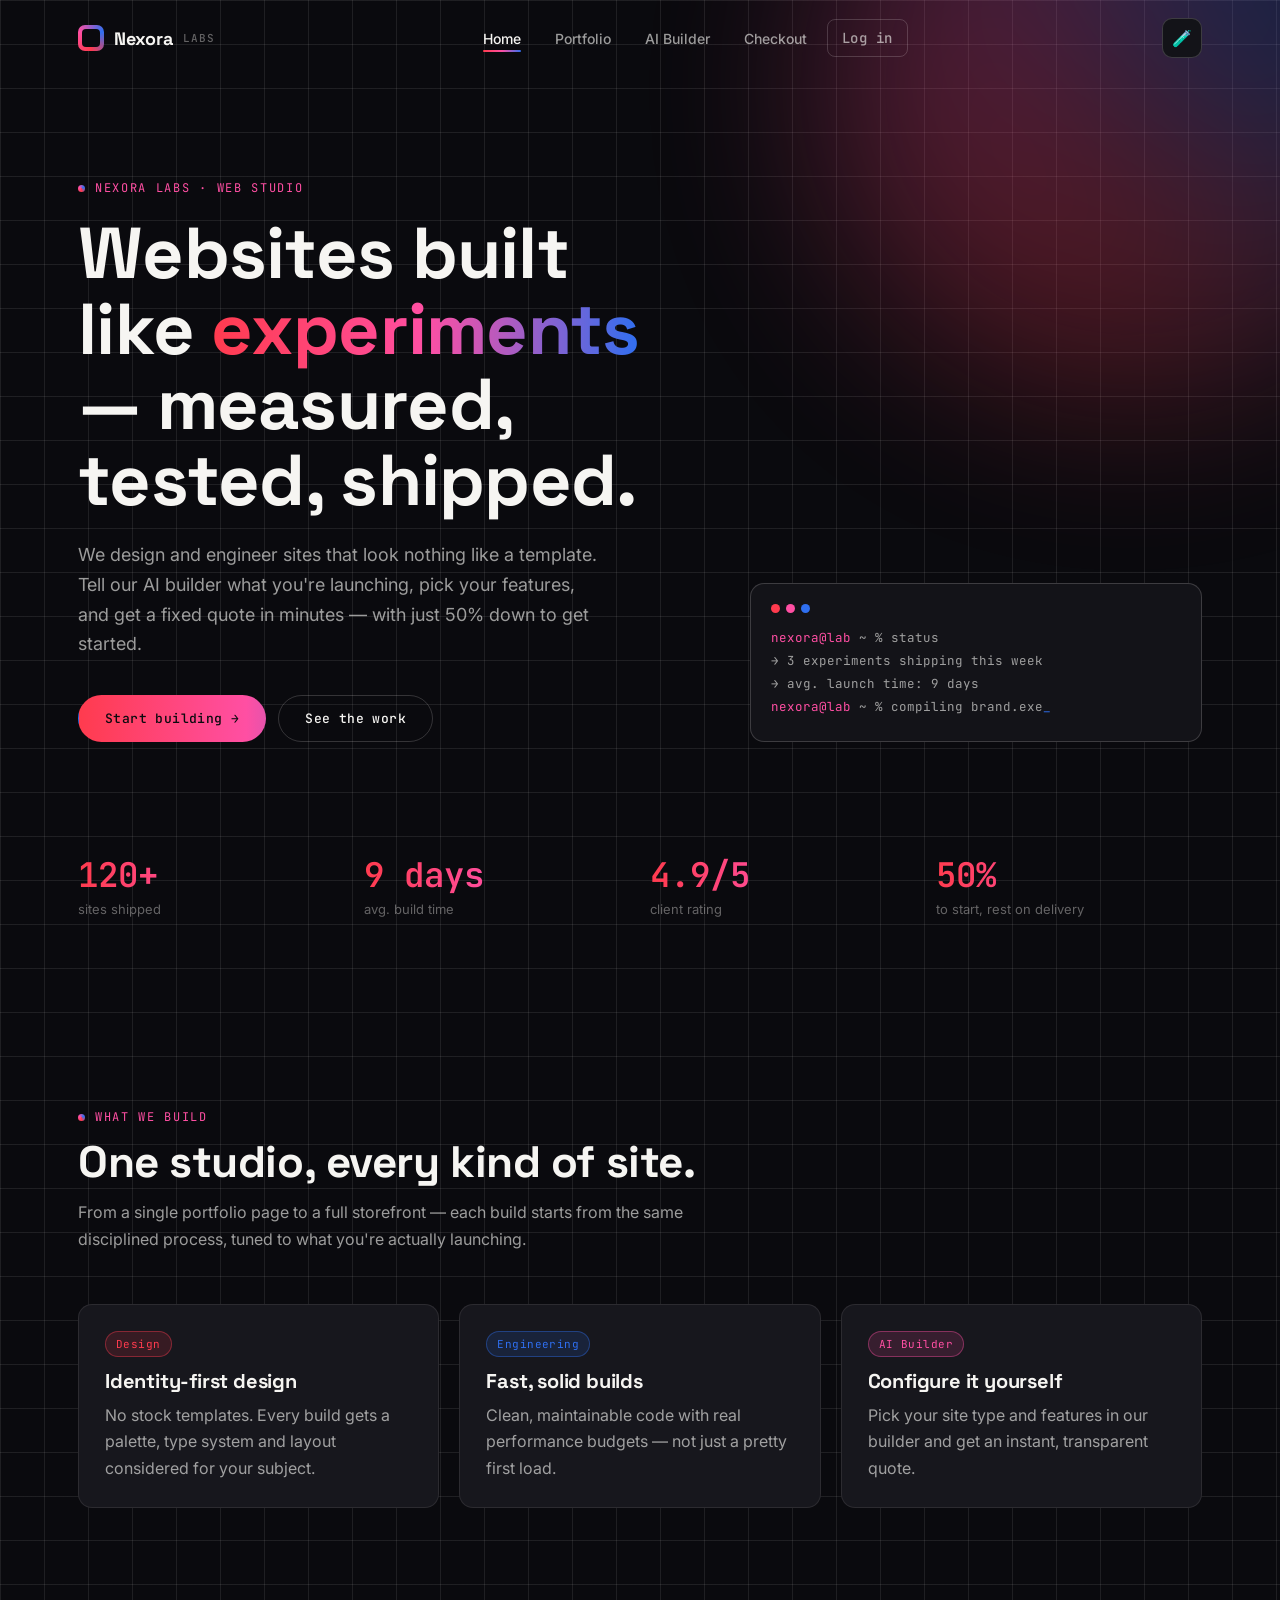
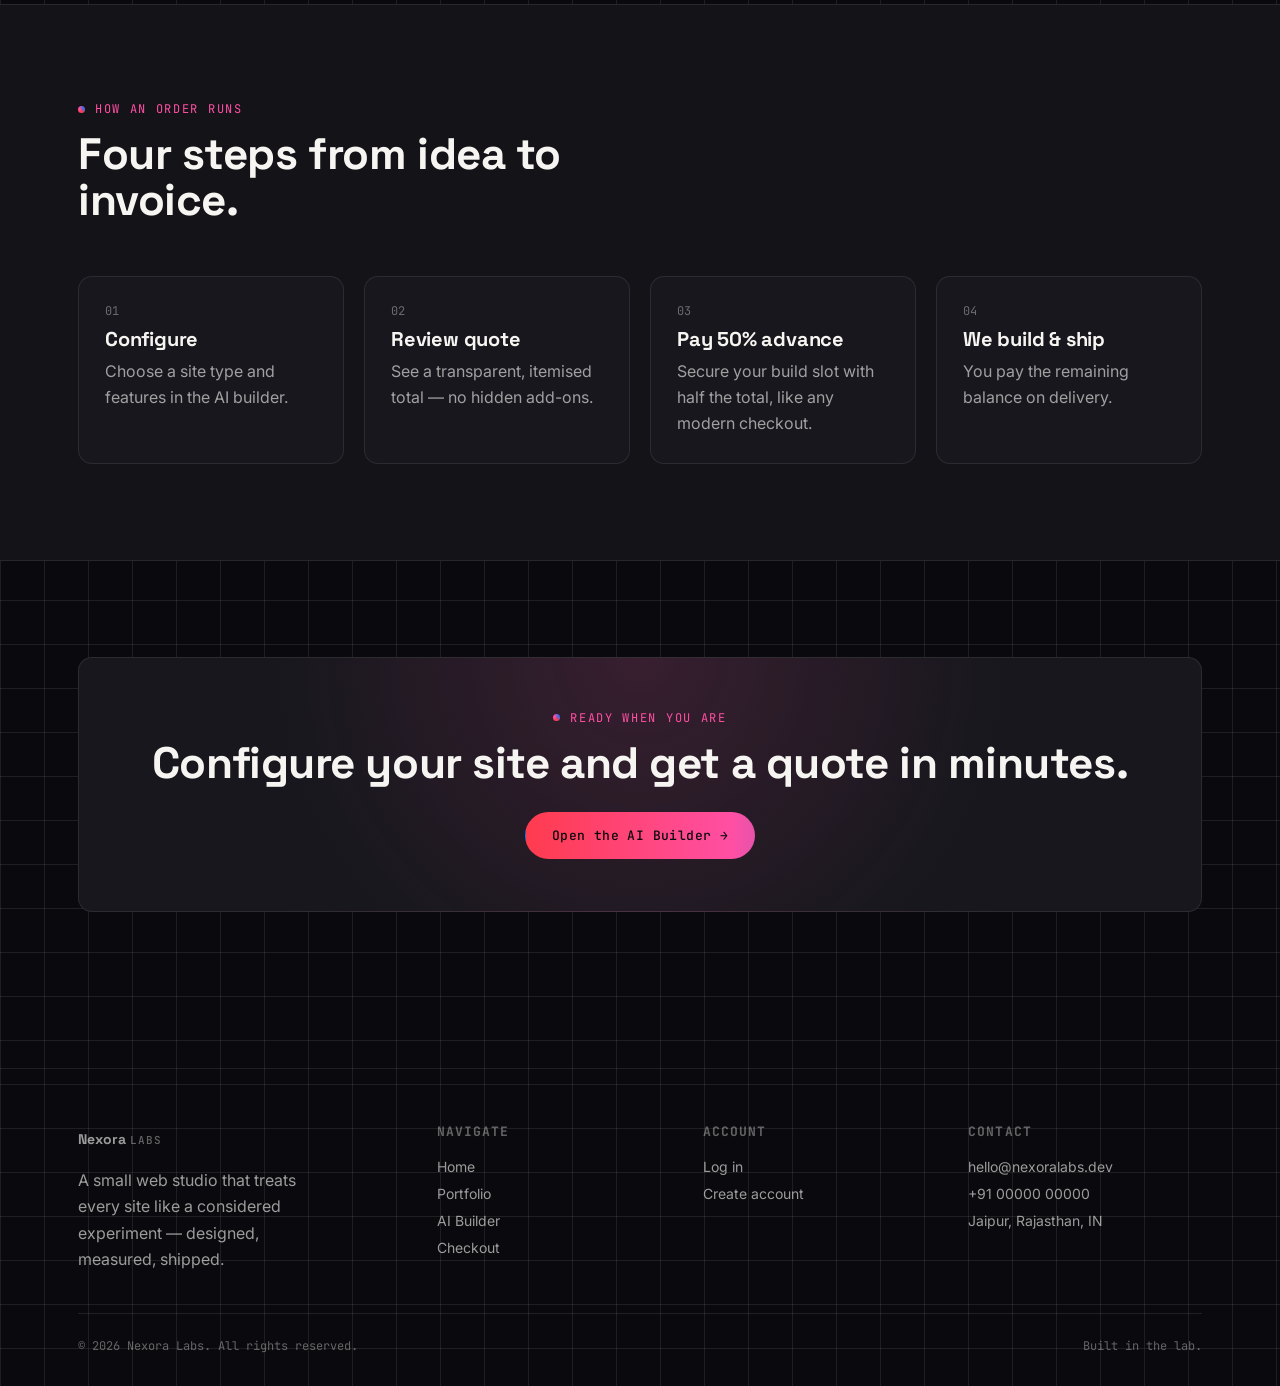
==== index.html @ 0ca65bdd "Initial commit - Nexora Labs website" ====
<!doctype html>
<html lang="en">
<head>
<meta charset="UTF-8">
<meta name="viewport" content="width=device-width, initial-scale=1.0">
<title>Nexora Labs — Websites, engineered.</title>
<meta name="description" content="Nexora Labs designs and builds fast, distinctive websites — pick your site type and features with our AI builder and launch with a 50% advance.">
<link rel="preconnect" href="https://fonts.googleapis.com">
<link rel="stylesheet" href="css/style.css">
</head>
<body>

<nav class="nav">
  <div class="nav-inner">
    <a href="index.html" class="brand"><span class="brand-mark"></span>Nexora <small>LABS</small></a>
    <ul class="nav-links">
      <li><a href="index.html" data-nav="index.html" class="active">Home</a></li>
      <li><a href="portfolio.html" data-nav="portfolio.html">Portfolio</a></li>
      <li><a href="builder.html" data-nav="builder.html">AI Builder</a></li>
      <li><a href="checkout.html" data-nav="checkout.html">Checkout</a></li>
      <li data-auth-slot><a href="login.html" class="btn btn-outline btn-sm">Log in</a></li>
    </ul>
    <div class="nav-actions">
      <a href="checkout.html" class="cart-btn" aria-label="View cart">
        🧪
        <span class="cart-count" data-cart-count style="display:none;">0</span>
      </a>
      <button class="nav-toggle btn btn-outline btn-sm" aria-label="Menu" aria-expanded="false">Menu</button>
    </div>
  </div>
</nav>

<main class="page-fade">

  <!-- HERO -->
  <header class="hero">
    <div class="orb" aria-hidden="true"></div>
    <div class="container hero-grid">
      <div>
        <div class="eyebrow">NEXORA LABS · WEB STUDIO</div>
        <h1>Websites built like <em>experiments</em> — measured, tested, shipped.</h1>
        <p class="lede">We design and engineer sites that look nothing like a template. Tell our AI builder what you're launching, pick your features, and get a fixed quote in minutes — with just 50% down to get started.</p>
        <div class="hero-cta">
          <a href="builder.html" class="btn btn-grad">Start building →</a>
          <a href="portfolio.html" class="btn btn-outline">See the work</a>
        </div>
      </div>
      <div class="console" aria-hidden="true">
        <div class="console-head"><span></span><span></span><span></span></div>
        <div class="console-line"><span class="prompt">nexora@lab</span> ~ % status</div>
        <div class="console-line">→ 3 experiments shipping this week</div>
        <div class="console-line">→ avg. launch time: 9 days</div>
        <div class="console-line"><span class="prompt">nexora@lab</span> ~ % <span class="typecursor" data-type-lines='["compiling brand.exe","optimising for humans","shipping pixels.js","measuring first impressions"]'></span></div>
      </div>
    </div>
  </header>

  <!-- STATS -->
  <section class="section" style="padding-top:0;">
    <div class="container">
      <div class="grid-4 reveal">
        <div class="stat"><div class="num">120+</div><div class="label">sites shipped</div></div>
        <div class="stat"><div class="num">9 days</div><div class="label">avg. build time</div></div>
        <div class="stat"><div class="num">4.9/5</div><div class="label">client rating</div></div>
        <div class="stat"><div class="num">50%</div><div class="label">to start, rest on delivery</div></div>
      </div>
    </div>
  </section>

  <!-- SERVICES -->
  <section class="section" id="services">
    <div class="container">
      <div class="section-head reveal">
        <div class="eyebrow">WHAT WE BUILD</div>
        <h2>One studio, every kind of site.</h2>
        <p>From a single portfolio page to a full storefront — each build starts from the same disciplined process, tuned to what you're actually launching.</p>
      </div>
      <div class="grid-3 reveal">
        <div class="card">
          <div class="tag red">Design</div>
          <h3 style="margin-top:14px;">Identity-first design</h3>
          <p style="margin-top:10px;">No stock templates. Every build gets a palette, type system and layout considered for your subject.</p>
        </div>
        <div class="card">
          <div class="tag blue">Engineering</div>
          <h3 style="margin-top:14px;">Fast, solid builds</h3>
          <p style="margin-top:10px;">Clean, maintainable code with real performance budgets — not just a pretty first load.</p>
        </div>
        <div class="card">
          <div class="tag pink">AI Builder</div>
          <h3 style="margin-top:14px;">Configure it yourself</h3>
          <p style="margin-top:10px;">Pick your site type and features in our builder and get an instant, transparent quote.</p>
        </div>
      </div>
    </div>
  </section>

  <!-- PROCESS (legitimately sequential, so numbering earns its place) -->
  <section class="section" style="background:var(--black-soft); border-top:1px solid var(--line); border-bottom:1px solid var(--line);">
    <div class="container">
      <div class="section-head reveal">
        <div class="eyebrow">HOW AN ORDER RUNS</div>
        <h2>Four steps from idea to invoice.</h2>
      </div>
      <div class="grid-4 reveal">
        <div class="card">
          <div style="font-family:var(--font-mono); color:var(--white-faint); font-size:12px;">01</div>
          <h3 style="margin-top:10px;">Configure</h3>
          <p style="margin-top:8px;">Choose a site type and features in the AI builder.</p>
        </div>
        <div class="card">
          <div style="font-family:var(--font-mono); color:var(--white-faint); font-size:12px;">02</div>
          <h3 style="margin-top:10px;">Review quote</h3>
          <p style="margin-top:8px;">See a transparent, itemised total — no hidden add-ons.</p>
        </div>
        <div class="card">
          <div style="font-family:var(--font-mono); color:var(--white-faint); font-size:12px;">03</div>
          <h3 style="margin-top:10px;">Pay 50% advance</h3>
          <p style="margin-top:8px;">Secure your build slot with half the total, like any modern checkout.</p>
        </div>
        <div class="card">
          <div style="font-family:var(--font-mono); color:var(--white-faint); font-size:12px;">04</div>
          <h3 style="margin-top:10px;">We build & ship</h3>
          <p style="margin-top:8px;">You pay the remaining balance on delivery.</p>
        </div>
      </div>
    </div>
  </section>

  <!-- CTA -->
  <section class="section">
    <div class="container">
      <div class="card reveal" style="padding:52px; text-align:center; background:radial-gradient(circle at 50% 0%, var(--pink-dim), transparent 60%), var(--black-panel);">
        <div class="eyebrow" style="justify-content:center;">READY WHEN YOU ARE</div>
        <h2 style="margin-top:14px;">Configure your site and get a quote in minutes.</h2>
        <div class="hero-cta" style="justify-content:center; margin-top:26px;">
          <a href="builder.html" class="btn btn-grad">Open the AI Builder →</a>
        </div>
      </div>
    </div>
  </section>

</main>

<footer class="footer">
  <div class="container">
    <div class="footer-grid">
      <div>
        <a href="index.html" class="brand"><span class="brand-mark"></span>Nexora <small>LABS</small></a>
        <p style="margin-top:14px; max-width:260px;">A small web studio that treats every site like a considered experiment — designed, measured, shipped.</p>
      </div>
      <div>
        <h4>Navigate</h4>
        <a href="index.html">Home</a>
        <a href="portfolio.html">Portfolio</a>
        <a href="builder.html">AI Builder</a>
        <a href="checkout.html">Checkout</a>
      </div>
      <div>
        <h4>Account</h4>
        <a href="login.html">Log in</a>
        <a href="login.html">Create account</a>
      </div>
      <div>
        <h4>Contact</h4>
        <a href="mailto:hello@nexoralabs.dev">hello@nexoralabs.dev</a>
        <a href="tel:+910000000000">+91 00000 00000</a>
        <a href="#">Jaipur, Rajasthan, IN</a>
      </div>
    </div>
    <div class="footer-bottom">
      <span>© <span id="year"></span> Nexora Labs. All rights reserved.</span>
      <span>Built in the lab.</span>
    </div>
  </div>
</footer>

<script>document.getElementById('year').textContent = new Date().getFullYear();</script>
<script src="js/cart.js"></script>
<script src="js/main.js"></script>
</body>
</html>
---- css/style.css ----
/* ============================================================
   NEXORA LABS — Design System
   Palette: black base, red/blue/pink accents, white text
   Motif: lab-console / oscilloscope framing
   ============================================================ */

@import url('https://fonts.googleapis.com/css2?family=Space+Grotesk:wght@500;600;700&family=Inter:wght@400;500;600&family=JetBrains+Mono:wght@400;500;600&display=swap');

:root{
  --black:       #0a0a0e;
  --black-soft:  #131318;
  --black-panel: #17171d;
  --line:        rgba(246,245,242,0.09);
  --line-strong: rgba(246,245,242,0.18);
  --white:       #f6f5f2;
  --white-dim:   rgba(246,245,242,0.62);
  --white-faint: rgba(246,245,242,0.38);

  --red:   #ff3b4e;
  --blue:  #2f6ff0;
  --pink:  #ff4fa3;

  --red-dim:  rgba(255,59,78,0.14);
  --blue-dim: rgba(47,111,240,0.14);
  --pink-dim: rgba(255,79,163,0.14);

  --grad-signature: conic-gradient(from 180deg, var(--red), var(--pink), var(--blue), var(--red));
  --grad-line: linear-gradient(90deg, var(--red), var(--pink) 50%, var(--blue));

  --font-display: 'Space Grotesk', system-ui, sans-serif;
  --font-body: 'Inter', system-ui, sans-serif;
  --font-mono: 'JetBrains Mono', monospace;

  --radius: 14px;
  --radius-sm: 8px;
  --ease: cubic-bezier(.22,1,.36,1);
}

*,*::before,*::after{ box-sizing:border-box; }
html{ scroll-behavior:smooth; }
body{
  margin:0;
  background:
    linear-gradient(var(--line) 1px, transparent 1px) 0 0/44px 44px,
    linear-gradient(90deg, var(--line) 1px, transparent 1px) 0 0/44px 44px,
    var(--black);
  color:var(--white);
  font-family:var(--font-body);
  -webkit-font-smoothing:antialiased;
  overflow-x:hidden;
}
@media (prefers-reduced-motion: reduce){
  *{ animation-duration:0.01ms !important; animation-iteration-count:1 !important; transition-duration:0.01ms !important; scroll-behavior:auto !important; }
}

a{ color:inherit; text-decoration:none; }
ul{ list-style:none; margin:0; padding:0; }
img{ max-width:100%; display:block; }
button{ font-family:inherit; }

:focus-visible{
  outline: 2px solid var(--pink);
  outline-offset: 3px;
  border-radius: 4px;
}

.container{
  width:100%;
  max-width:1180px;
  margin:0 auto;
  padding:0 28px;
}

.eyebrow{
  font-family:var(--font-mono);
  font-size:12px;
  letter-spacing:.14em;
  text-transform:uppercase;
  color:var(--pink);
  display:flex;
  align-items:center;
  gap:10px;
}
.eyebrow::before{
  content:"";
  width:7px; height:7px;
  border-radius:50%;
  background:var(--grad-signature);
  animation: pulse-dot 2.2s ease-in-out infinite;
}
@keyframes pulse-dot{ 0%,100%{ opacity:.5; transform:scale(.85);} 50%{ opacity:1; transform:scale(1.15);} }

h1,h2,h3,h4{
  font-family:var(--font-display);
  font-weight:700;
  line-height:1.05;
  margin:0;
  letter-spacing:-0.01em;
}
h2{ font-size:clamp(28px,4vw,44px); }
h3{ font-size:20px; }
p{ line-height:1.65; color:var(--white-dim); margin:0; }

.section{ padding:96px 0; position:relative; }
.section-head{ max-width:640px; margin-bottom:52px; }
.section-head h2{ margin-top:14px; }
.section-head p{ margin-top:14px; font-size:16px; }

/* ---------- Buttons ---------- */
.btn{
  --btn-fg: var(--black);
  display:inline-flex;
  align-items:center;
  justify-content:center;
  gap:8px;
  font-family:var(--font-mono);
  font-size:13px;
  font-weight:500;
  letter-spacing:.03em;
  padding:14px 26px;
  border-radius:999px;
  border:1px solid transparent;
  cursor:pointer;
  transition:transform .35s var(--ease), box-shadow .35s var(--ease), background .35s var(--ease), border-color .35s var(--ease);
  white-space:nowrap;
}
.btn:active{ transform:scale(.96); }
.btn-primary{
  background:var(--white);
  color:var(--black);
  box-shadow: 0 0 0 0 rgba(255,79,163,0);
}
.btn-primary:hover{
  box-shadow: 0 8px 30px -6px rgba(255,79,163,0.55);
  transform:translateY(-2px);
}
.btn-outline{
  background:transparent;
  color:var(--white);
  border-color:var(--line-strong);
}
.btn-outline:hover{
  border-color:var(--pink);
  background:var(--pink-dim);
  transform:translateY(-2px);
}
.btn-grad{
  background:var(--grad-line);
  color:var(--black);
  background-size:180% 100%;
  background-position:0% 0%;
}
.btn-grad:hover{ background-position:100% 0%; transform:translateY(-2px); box-shadow:0 10px 30px -8px rgba(255,59,78,.5); }
.btn-block{ width:100%; }
.btn[disabled]{ opacity:.4; cursor:not-allowed; transform:none !important; box-shadow:none !important; }
.btn-sm{ padding:9px 16px; font-size:12px; }

/* ---------- Nav ---------- */
.nav{
  position:fixed; top:0; left:0; right:0; z-index:100;
  border-bottom:1px solid transparent;
  transition:border-color .4s var(--ease), background .4s var(--ease);
}
.nav.is-scrolled{
  background:rgba(10,10,14,0.78);
  backdrop-filter:blur(14px);
  border-bottom-color:var(--line);
}
.nav-inner{
  display:flex; align-items:center; justify-content:space-between;
  padding:18px 28px;
  max-width:1180px; margin:0 auto;
}
.brand{
  display:flex; align-items:center; gap:10px;
  font-family:var(--font-display); font-weight:700; font-size:18px;
}
.brand-mark{
  width:26px; height:26px; border-radius:7px;
  background:var(--grad-signature);
  position:relative;
  animation: spin-mark 6s linear infinite;
}
.brand-mark::after{
  content:""; position:absolute; inset:4px;
  background:var(--black); border-radius:4px;
}
@keyframes spin-mark{ to{ filter:hue-rotate(360deg);} }
.brand small{ color:var(--white-faint); font-weight:500; font-size:11px; font-family:var(--font-mono); letter-spacing:.08em; }

.nav-links{ display:flex; align-items:center; gap:6px; }
.nav-links a{
  position:relative;
  font-size:14px; font-weight:500; color:var(--white-dim);
  padding:9px 14px; border-radius:8px;
  transition:color .25s var(--ease), background .25s var(--ease);
}
.nav-links a:hover{ color:var(--white); background:rgba(246,245,242,0.05); }
.nav-links a.active{ color:var(--white); }
.nav-links a.active::after{
  content:""; position:absolute; left:14px; right:14px; bottom:4px; height:2px;
  background:var(--grad-line); border-radius:2px;
}

.nav-actions{ display:flex; align-items:center; gap:10px; }
.cart-btn{
  position:relative; display:flex; align-items:center; justify-content:center;
  width:40px; height:40px; border-radius:10px;
  border:1px solid var(--line-strong); background:var(--black-soft);
  cursor:pointer; transition:border-color .3s var(--ease), transform .3s var(--ease);
}
.cart-btn:hover{ border-color:var(--pink); transform:translateY(-2px); }
.cart-count{
  position:absolute; top:-6px; right:-6px;
  min-width:18px; height:18px; padding:0 4px;
  background:var(--red); color:#fff;
  font-family:var(--font-mono); font-size:10px; font-weight:600;
  border-radius:999px; display:flex; align-items:center; justify-content:center;
  border:2px solid var(--black);
}
.nav-toggle{ display:none; }

/* ---------- Hero / signature orb ---------- */
.hero{
  padding:180px 0 110px;
  position:relative;
  overflow:hidden;
}
.orb{
  position:absolute; top:-220px; right:-160px;
  width:620px; height:620px; border-radius:50%;
  background:var(--grad-signature);
  filter:blur(90px); opacity:.28;
  animation: orb-rotate 22s linear infinite;
  pointer-events:none;
}
@keyframes orb-rotate{ to{ transform:rotate(360deg); } }
.hero-grid{
  display:grid; grid-template-columns:1.15fr .85fr; gap:60px; align-items:end;
  position:relative; z-index:1;
}
.hero h1{
  font-size:clamp(40px,6vw,72px);
  margin-top:20px;
}
.hero h1 em{
  font-style:normal;
  background:var(--grad-line);
  -webkit-background-clip:text; background-clip:text; color:transparent;
}
.hero p.lede{ font-size:18px; margin-top:22px; max-width:520px; }
.hero-cta{ display:flex; gap:12px; margin-top:36px; flex-wrap:wrap; }

.console{
  border:1px solid var(--line-strong);
  border-radius:var(--radius);
  background:var(--black-soft);
  padding:20px;
  font-family:var(--font-mono);
  font-size:12.5px;
}
.console-head{ display:flex; gap:6px; margin-bottom:16px; }
.console-head span{ width:9px; height:9px; border-radius:50%; }
.console-head span:nth-child(1){ background:var(--red); }
.console-head span:nth-child(2){ background:var(--pink); }
.console-head span:nth-child(3){ background:var(--blue); }
.console-line{ color:var(--white-dim); margin-bottom:6px; white-space:pre-wrap; }
.console-line .prompt{ color:var(--pink); }
.typecursor::after{ content:"_"; animation:blink 1s step-end infinite; color:var(--blue); }
@keyframes blink{ 50%{ opacity:0; } }

/* ---------- corner-bracket card motif ---------- */
.card{
  position:relative;
  background:var(--black-panel);
  border:1px solid var(--line);
  border-radius:var(--radius);
  padding:26px;
  transition:transform .4s var(--ease), border-color .4s var(--ease), box-shadow .4s var(--ease);
}
.card::before,.card::after{
  content:""; position:absolute; width:14px; height:14px;
  border-top:1.5px solid var(--pink); border-left:1.5px solid var(--pink);
  top:-1px; left:-1px; opacity:0; transition:opacity .35s var(--ease);
}
.card::after{
  left:auto; right:-1px; top:auto; bottom:-1px;
  border:none; border-bottom:1.5px solid var(--blue); border-right:1.5px solid var(--blue);
}
.card:hover{ transform:translateY(-4px); border-color:transparent; box-shadow:0 18px 40px -20px rgba(0,0,0,.6); }
.card:hover::before,.card:hover::after{ opacity:1; }

/* ---------- grids / stats ---------- */
.grid-3{ display:grid; grid-template-columns:repeat(3,1fr); gap:20px; }
.grid-2{ display:grid; grid-template-columns:repeat(2,1fr); gap:20px; }
.grid-4{ display:grid; grid-template-columns:repeat(4,1fr); gap:20px; }

.stat{ text-align:left; }
.stat .num{ font-family:var(--font-mono); font-size:34px; font-weight:600; background:var(--grad-line); -webkit-background-clip:text; background-clip:text; color:transparent; }
.stat .label{ font-size:13px; color:var(--white-faint); margin-top:4px; }

.tag{
  display:inline-flex; align-items:center; gap:6px;
  font-family:var(--font-mono); font-size:11px; letter-spacing:.04em;
  padding:5px 10px; border-radius:999px;
  border:1px solid var(--line-strong); color:var(--white-dim);
}
.tag.red{ border-color:rgba(255,59,78,.4); color:var(--red); background:var(--red-dim); }
.tag.blue{ border-color:rgba(47,111,240,.4); color:var(--blue); background:var(--blue-dim); }
.tag.pink{ border-color:rgba(255,79,163,.4); color:var(--pink); background:var(--pink-dim); }

/* ---------- footer ---------- */
.footer{
  border-top:1px solid var(--line);
  padding:56px 0 32px;
  margin-top:60px;
}
.footer-grid{ display:grid; grid-template-columns:1.4fr 1fr 1fr 1fr; gap:32px; }
.footer h4{ font-size:13px; font-family:var(--font-mono); color:var(--white-faint); letter-spacing:.08em; text-transform:uppercase; margin-bottom:14px; }
.footer a{ display:block; font-size:14px; color:var(--white-dim); padding:5px 0; transition:color .25s; }
.footer a:hover{ color:var(--pink); }
.footer-bottom{ display:flex; justify-content:space-between; align-items:center; margin-top:40px; padding-top:24px; border-top:1px solid var(--line); font-size:12px; color:var(--white-faint); font-family:var(--font-mono); flex-wrap:wrap; gap:12px; }

/* ---------- page transition ---------- */
.page-fade{ animation: page-in .6s var(--ease) both; }
@keyframes page-in{
  from{ opacity:0; transform:translateY(14px); }
  to{ opacity:1; transform:translateY(0); }
}
.reveal{ opacity:0; transform:translateY(24px); transition:opacity .7s var(--ease), transform .7s var(--ease); }
.reveal.in{ opacity:1; transform:translateY(0); }

/* ---------- forms ---------- */
.field{ margin-bottom:18px; }
.field label{ display:block; font-family:var(--font-mono); font-size:12px; color:var(--white-faint); margin-bottom:8px; letter-spacing:.03em; }
.field input, .field select, .field textarea{
  width:100%; background:var(--black-soft); border:1px solid var(--line-strong);
  color:var(--white); border-radius:var(--radius-sm); padding:13px 14px; font-size:14px;
  font-family:var(--font-body); transition:border-color .3s var(--ease), box-shadow .3s var(--ease);
}
.field input:focus, .field select:focus, .field textarea:focus{
  outline:none; border-color:var(--pink); box-shadow:0 0 0 3px var(--pink-dim);
}
.field-error{ color:var(--red); font-size:12px; margin-top:6px; font-family:var(--font-mono); min-height:14px; }
.form-msg{ font-family:var(--font-mono); font-size:13px; padding:12px 14px; border-radius:var(--radius-sm); margin-bottom:16px; display:none; }
.form-msg.show{ display:block; }
.form-msg.error{ background:var(--red-dim); color:var(--red); border:1px solid rgba(255,59,78,.35); }
.form-msg.success{ background:var(--blue-dim); color:#8fb2ff; border:1px solid rgba(47,111,240,.35); }

.divider-text{ display:flex; align-items:center; gap:14px; color:var(--white-faint); font-family:var(--font-mono); font-size:12px; margin:22px 0; }
.divider-text::before,.divider-text::after{ content:""; flex:1; height:1px; background:var(--line-strong); }

/* ---------- responsive ---------- */
@media (max-width:900px){
  .hero-grid{ grid-template-columns:1fr; }
  .grid-3, .grid-4{ grid-template-columns:1fr 1fr; }
  .footer-grid{ grid-template-columns:1fr 1fr; }
  .nav-links{ display:none; }
  .nav-toggle{ display:flex; }
}
@media (max-width:560px){
  .grid-3, .grid-4, .grid-2{ grid-template-columns:1fr; }
  .footer-grid{ grid-template-columns:1fr; }
  .hero{ padding:150px 0 80px; }
}
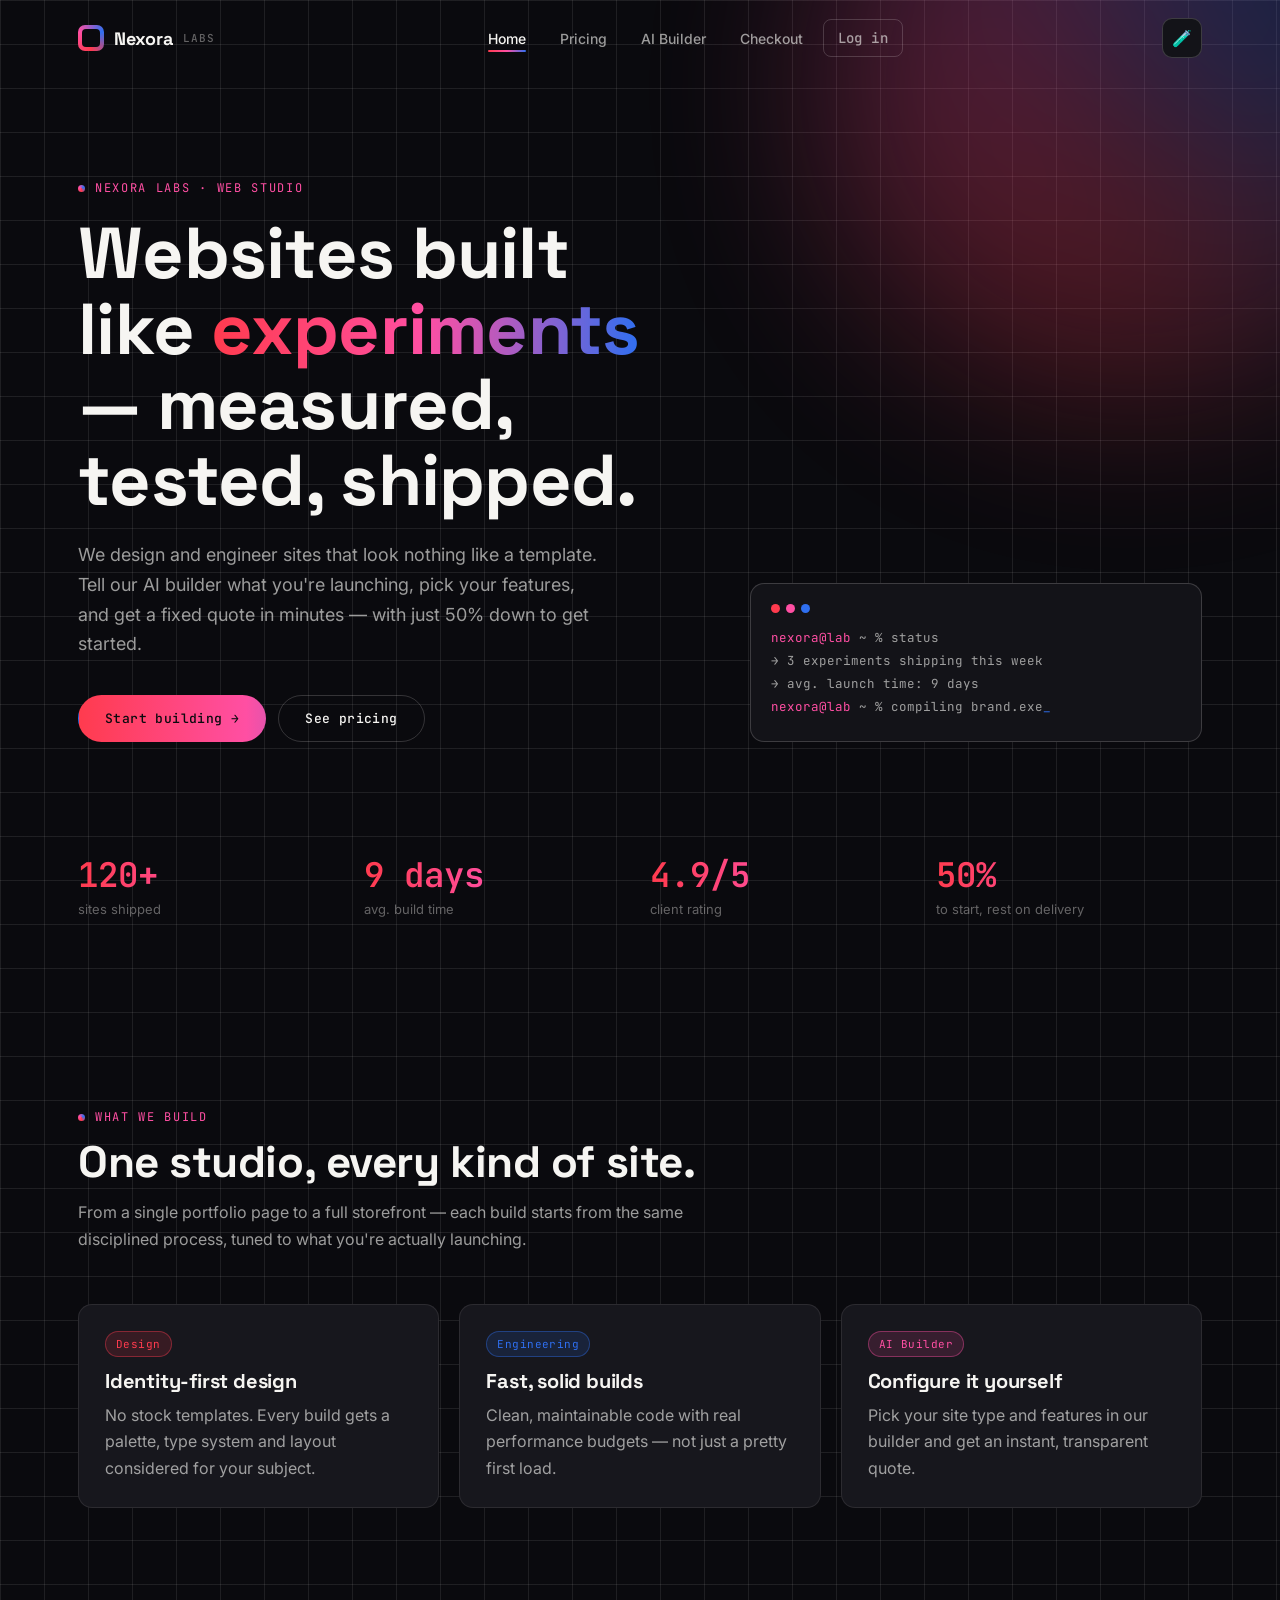
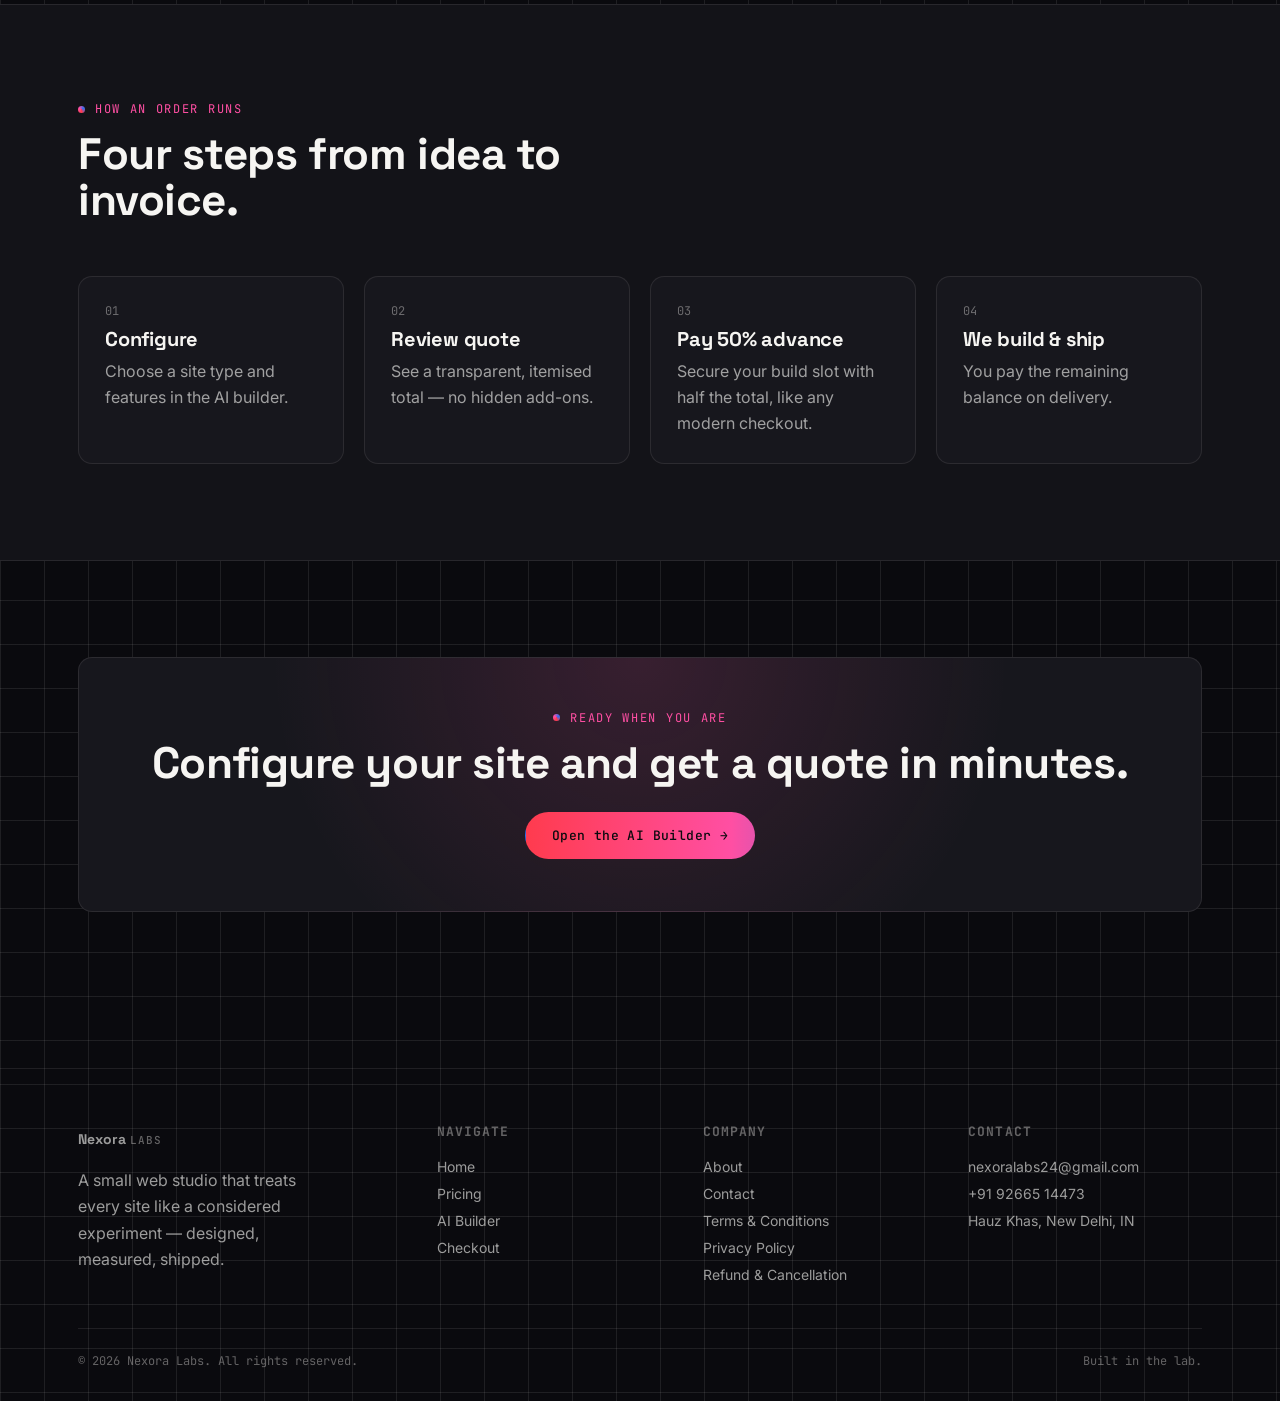
==== commit f787dbab: "Replace Portfolio page with Pricing page" ====
--- a/index.html
+++ b/index.html
@@ -15,7 +15,7 @@
     <a href="index.html" class="brand"><span class="brand-mark"></span>Nexora <small>LABS</small></a>
     <ul class="nav-links">
       <li><a href="index.html" data-nav="index.html" class="active">Home</a></li>
-      <li><a href="portfolio.html" data-nav="portfolio.html">Portfolio</a></li>
+      <li><a href="pricing.html" data-nav="pricing.html">Pricing</a></li>
       <li><a href="builder.html" data-nav="builder.html">AI Builder</a></li>
       <li><a href="checkout.html" data-nav="checkout.html">Checkout</a></li>
       <li data-auth-slot><a href="login.html" class="btn btn-outline btn-sm">Log in</a></li>
@@ -42,7 +42,7 @@
         <p class="lede">We design and engineer sites that look nothing like a template. Tell our AI builder what you're launching, pick your features, and get a fixed quote in minutes — with just 50% down to get started.</p>
         <div class="hero-cta">
           <a href="builder.html" class="btn btn-grad">Start building →</a>
-          <a href="portfolio.html" class="btn btn-outline">See the work</a>
+          <a href="pricing.html" class="btn btn-outline">See pricing</a>
         </div>
       </div>
       <div class="console" aria-hidden="true">
@@ -152,20 +152,23 @@
       <div>
         <h4>Navigate</h4>
         <a href="index.html">Home</a>
-        <a href="portfolio.html">Portfolio</a>
+        <a href="pricing.html">Pricing</a>
         <a href="builder.html">AI Builder</a>
         <a href="checkout.html">Checkout</a>
       </div>
       <div>
-        <h4>Account</h4>
-        <a href="login.html">Log in</a>
-        <a href="login.html">Create account</a>
+        <h4>Company</h4>
+        <a href="about.html">About</a>
+        <a href="contact.html">Contact</a>
+        <a href="terms.html">Terms & Conditions</a>
+        <a href="privacy.html">Privacy Policy</a>
+        <a href="refund.html">Refund & Cancellation</a>
       </div>
       <div>
         <h4>Contact</h4>
-        <a href="mailto:hello@nexoralabs.dev">hello@nexoralabs.dev</a>
-        <a href="tel:+910000000000">+91 00000 00000</a>
-        <a href="#">Jaipur, Rajasthan, IN</a>
+        <a href="mailto:nexoralabs24@gmail.com">nexoralabs24@gmail.com</a>
+        <a href="tel:+919266514473">+91 92665 14473</a>
+        <a href="contact.html">Hauz Khas, New Delhi, IN</a>
       </div>
     </div>
     <div class="footer-bottom">
--- a/css/style.css
+++ b/css/style.css
@@ -350,12 +350,48 @@
 .divider-text{ display:flex; align-items:center; gap:14px; color:var(--white-faint); font-family:var(--font-mono); font-size:12px; margin:22px 0; }
 .divider-text::before,.divider-text::after{ content:""; flex:1; height:1px; background:var(--line-strong); }
 
+/* ---------- auth guard veil ---------- */
+#auth-veil{
+  position:fixed; inset:0; z-index:9999;
+  background:var(--black);
+  display:flex; align-items:center; justify-content:center;
+  font-family:var(--font-mono); font-size:13px; letter-spacing:.05em; color:var(--white-dim);
+}
+
 /* ---------- responsive ---------- */
 @media (max-width:900px){
   .hero-grid{ grid-template-columns:1fr; }
   .grid-3, .grid-4{ grid-template-columns:1fr 1fr; }
   .footer-grid{ grid-template-columns:1fr 1fr; }
-  .nav-links{ display:none; }
+
+  .nav-links{
+    display:none;
+    position:fixed;
+    top:66px; left:0; right:0;
+    flex-direction:column;
+    align-items:stretch;
+    gap:2px;
+    background:rgba(10,10,14,0.97);
+    backdrop-filter:blur(16px);
+    border-bottom:1px solid var(--line);
+    padding:12px 20px 22px;
+    z-index:90;
+    max-height:calc(100vh - 66px);
+    overflow-y:auto;
+  }
+  .nav-links.open-mobile{ display:flex; }
+  .nav-links a{
+    display:block;
+    padding:15px 14px;
+    font-size:16px;
+    border-bottom:1px solid var(--line);
+    border-radius:0;
+  }
+  .nav-links a:last-child{ border-bottom:none; }
+  .nav-links a.active::after{ display:none; }
+  .nav-links li{ width:100%; }
+  .nav-links li[data-auth-slot]{ padding-top:10px; }
+
   .nav-toggle{ display:flex; }
 }
 @media (max-width:560px){
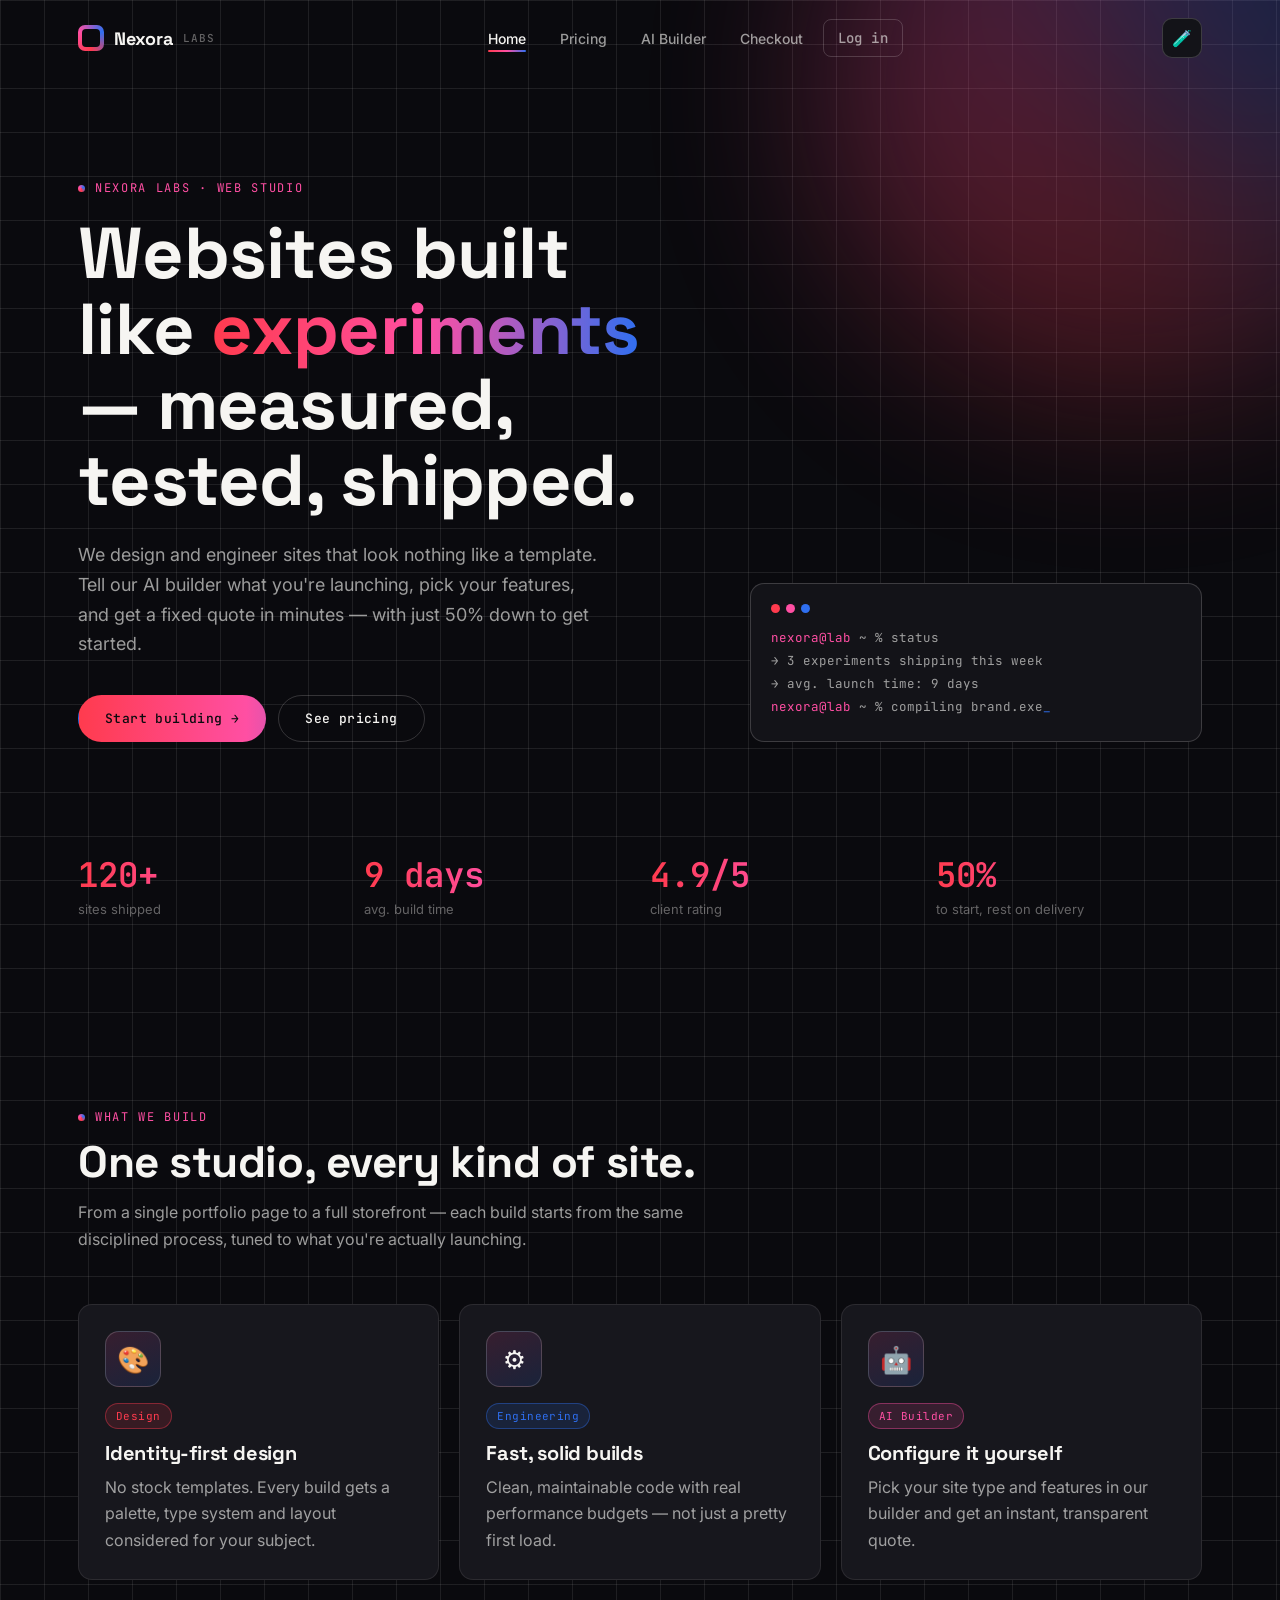
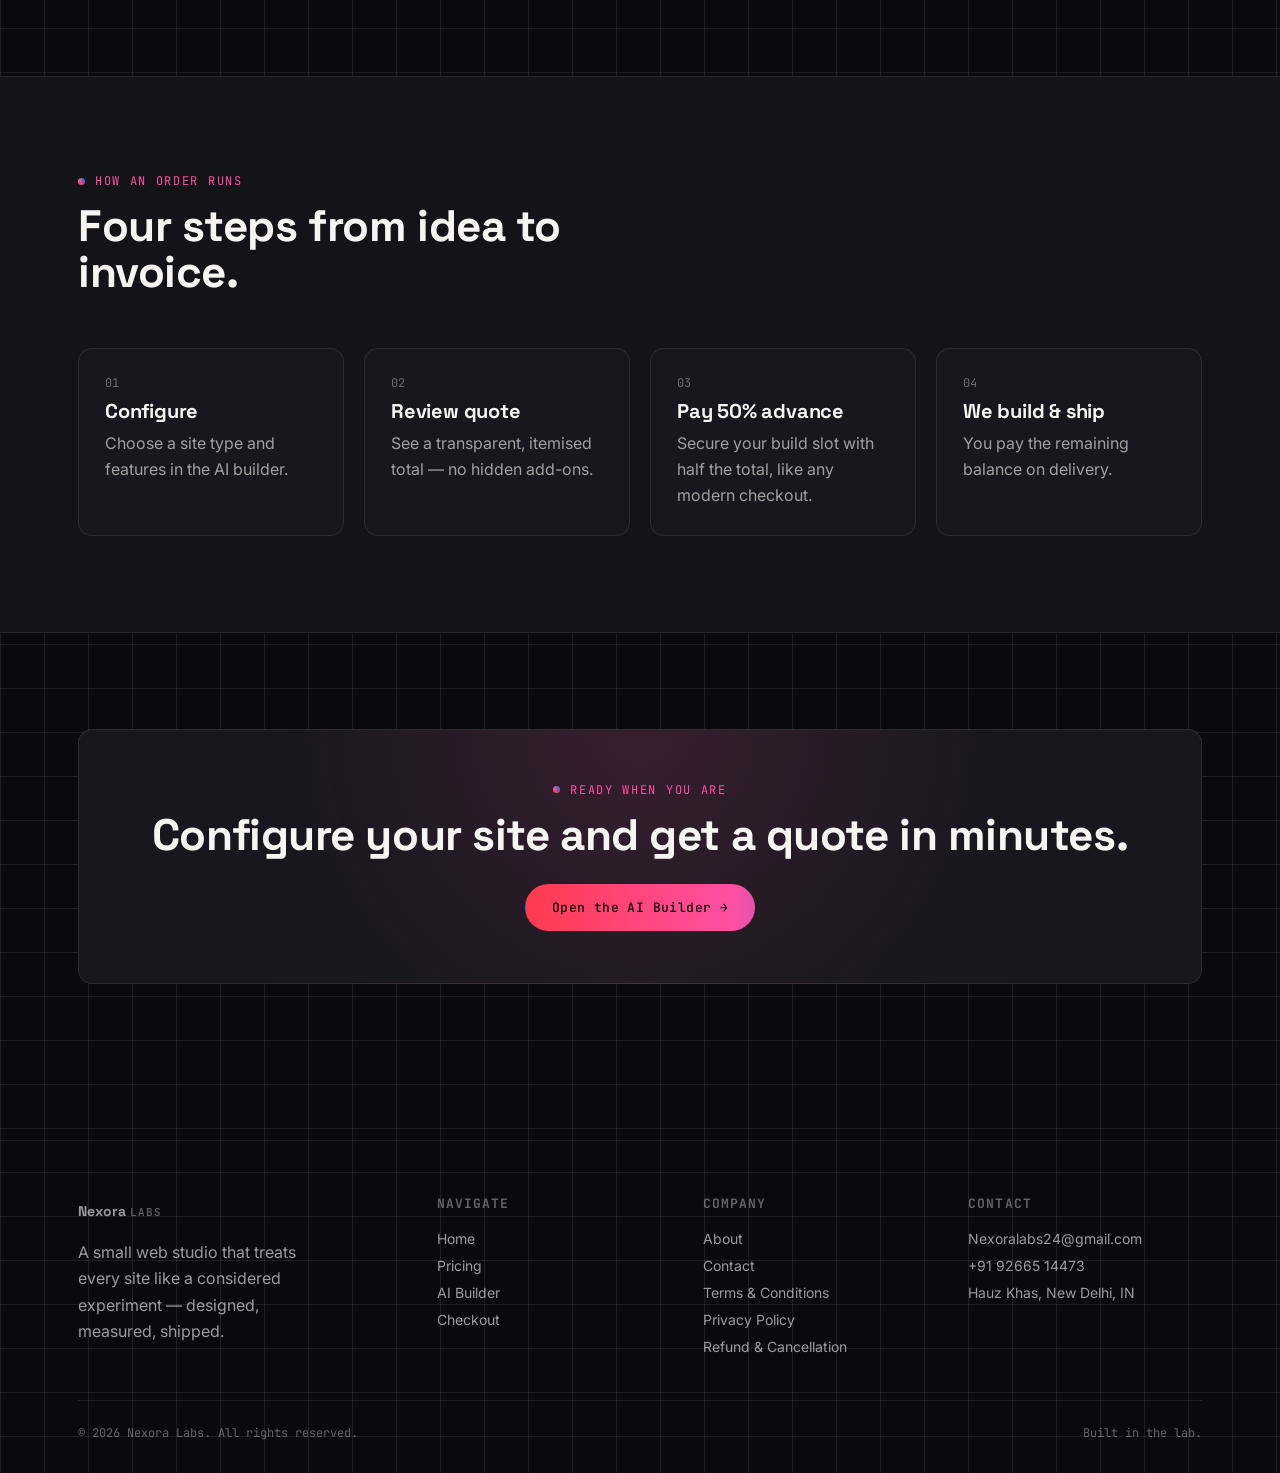
==== commit cc5fbb13: "Switch to live Razorpay keys" ====
--- a/index.html
+++ b/index.html
@@ -6,6 +6,7 @@
 <title>Nexora Labs — Websites, engineered.</title>
 <meta name="description" content="Nexora Labs designs and builds fast, distinctive websites — pick your site type and features with our AI builder and launch with a 50% advance.">
 <link rel="preconnect" href="https://fonts.googleapis.com">
+<link rel="icon" type="image/svg+xml" href="assets/favicon.svg">
 <link rel="stylesheet" href="css/style.css">
 </head>
 <body>
@@ -77,17 +78,20 @@
       </div>
       <div class="grid-3 reveal">
         <div class="card">
-          <div class="tag red">Design</div>
+          <div class="icon-badge lg">🎨</div>
+          <div class="tag red" style="margin-top:16px;">Design</div>
           <h3 style="margin-top:14px;">Identity-first design</h3>
           <p style="margin-top:10px;">No stock templates. Every build gets a palette, type system and layout considered for your subject.</p>
         </div>
         <div class="card">
-          <div class="tag blue">Engineering</div>
+          <div class="icon-badge lg">⚙️</div>
+          <div class="tag blue" style="margin-top:16px;">Engineering</div>
           <h3 style="margin-top:14px;">Fast, solid builds</h3>
           <p style="margin-top:10px;">Clean, maintainable code with real performance budgets — not just a pretty first load.</p>
         </div>
         <div class="card">
-          <div class="tag pink">AI Builder</div>
+          <div class="icon-badge lg">🤖</div>
+          <div class="tag pink" style="margin-top:16px;">AI Builder</div>
           <h3 style="margin-top:14px;">Configure it yourself</h3>
           <p style="margin-top:10px;">Pick your site type and features in our builder and get an instant, transparent quote.</p>
         </div>
@@ -166,7 +170,7 @@
       </div>
       <div>
         <h4>Contact</h4>
-        <a href="mailto:nexoralabs24@gmail.com">nexoralabs24@gmail.com</a>
+        <a href="mailto:Nexoralabs24@gmail.com">Nexoralabs24@gmail.com</a>
         <a href="tel:+919266514473">+91 92665 14473</a>
         <a href="contact.html">Hauz Khas, New Delhi, IN</a>
       </div>
--- a/css/style.css
+++ b/css/style.css
@@ -308,6 +308,17 @@
 .tag.red{ border-color:rgba(255,59,78,.4); color:var(--red); background:var(--red-dim); }
 .tag.blue{ border-color:rgba(47,111,240,.4); color:var(--blue); background:var(--blue-dim); }
 .tag.pink{ border-color:rgba(255,79,163,.4); color:var(--pink); background:var(--pink-dim); }
+
+/* ---------- icon badges ---------- */
+.icon-badge{
+  width:44px; height:44px; flex:none;
+  border-radius:12px;
+  display:flex; align-items:center; justify-content:center;
+  font-size:20px;
+  background:linear-gradient(155deg, var(--pink-dim), var(--blue-dim));
+  border:1px solid var(--line-strong);
+}
+.icon-badge.lg{ width:56px; height:56px; font-size:26px; border-radius:14px; }
 
 /* ---------- footer ---------- */
 .footer{
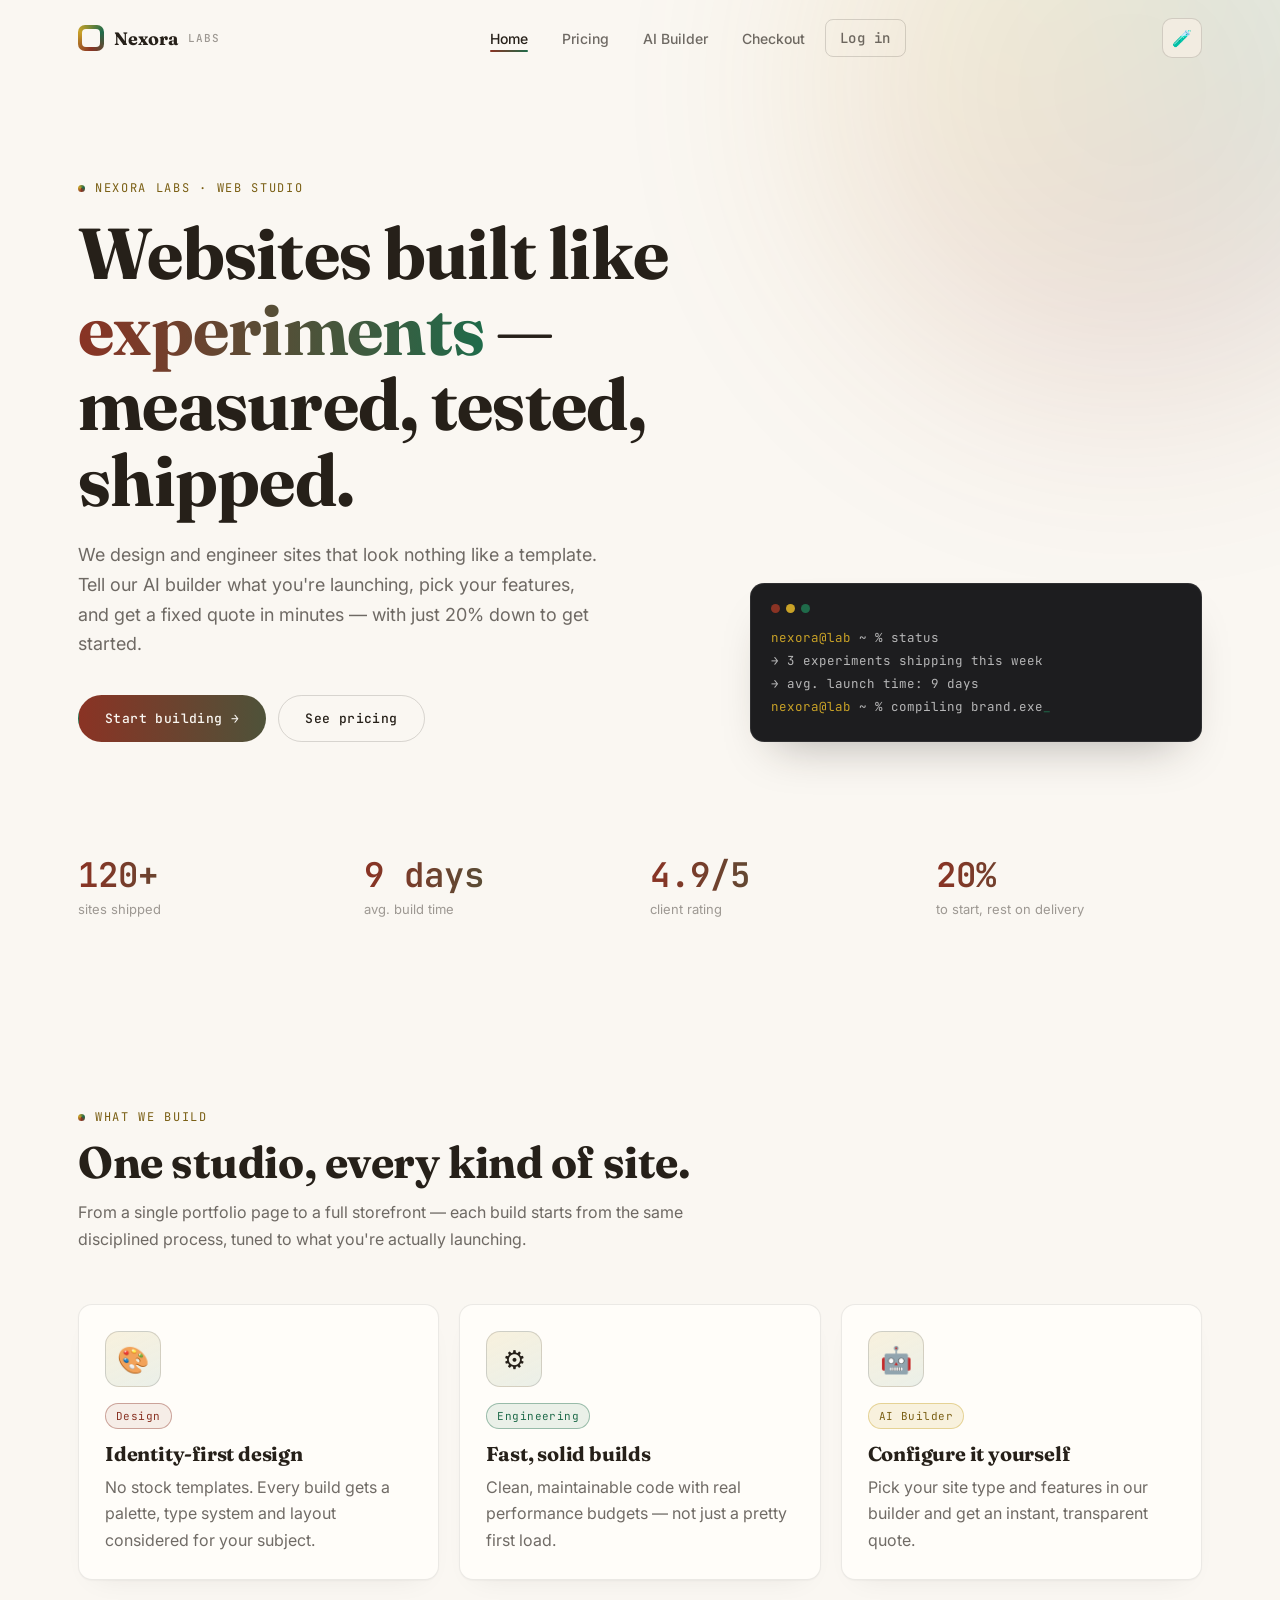
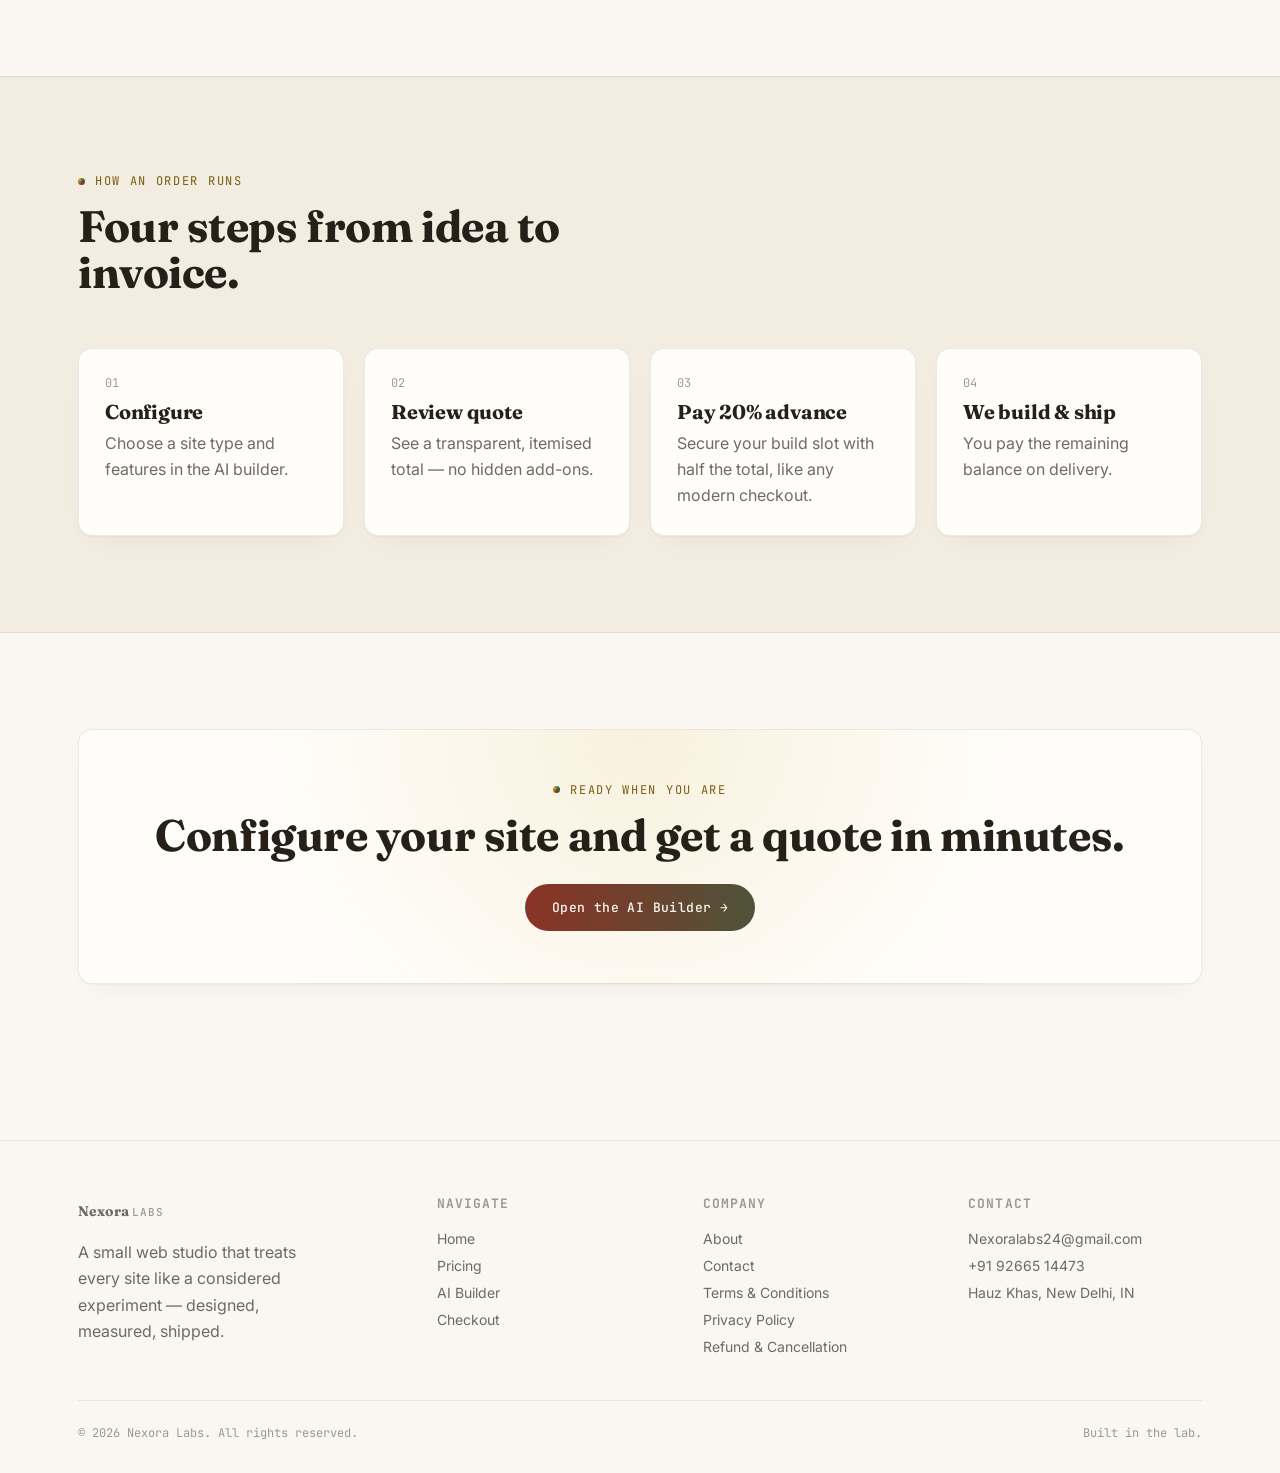
==== commit d9354b99: "Change advance payment from 50% to 20% everywhere" ====
--- a/index.html
+++ b/index.html
@@ -4,7 +4,7 @@
 <meta charset="UTF-8">
 <meta name="viewport" content="width=device-width, initial-scale=1.0">
 <title>Nexora Labs — Websites, engineered.</title>
-<meta name="description" content="Nexora Labs designs and builds fast, distinctive websites — pick your site type and features with our AI builder and launch with a 50% advance.">
+<meta name="description" content="Nexora Labs designs and builds fast, distinctive websites — pick your site type and features with our AI builder and launch with a 20% advance.">
 <link rel="preconnect" href="https://fonts.googleapis.com">
 <link rel="icon" type="image/svg+xml" href="assets/favicon.svg">
 <link rel="stylesheet" href="css/style.css">
@@ -40,7 +40,7 @@
       <div>
         <div class="eyebrow">NEXORA LABS · WEB STUDIO</div>
         <h1>Websites built like <em>experiments</em> — measured, tested, shipped.</h1>
-        <p class="lede">We design and engineer sites that look nothing like a template. Tell our AI builder what you're launching, pick your features, and get a fixed quote in minutes — with just 50% down to get started.</p>
+        <p class="lede">We design and engineer sites that look nothing like a template. Tell our AI builder what you're launching, pick your features, and get a fixed quote in minutes — with just 20% down to get started.</p>
         <div class="hero-cta">
           <a href="builder.html" class="btn btn-grad">Start building →</a>
           <a href="pricing.html" class="btn btn-outline">See pricing</a>
@@ -63,7 +63,7 @@
         <div class="stat"><div class="num">120+</div><div class="label">sites shipped</div></div>
         <div class="stat"><div class="num">9 days</div><div class="label">avg. build time</div></div>
         <div class="stat"><div class="num">4.9/5</div><div class="label">client rating</div></div>
-        <div class="stat"><div class="num">50%</div><div class="label">to start, rest on delivery</div></div>
+        <div class="stat"><div class="num">20%</div><div class="label">to start, rest on delivery</div></div>
       </div>
     </div>
   </section>
@@ -119,7 +119,7 @@
         </div>
         <div class="card">
           <div style="font-family:var(--font-mono); color:var(--white-faint); font-size:12px;">03</div>
-          <h3 style="margin-top:10px;">Pay 50% advance</h3>
+          <h3 style="margin-top:10px;">Pay 20% advance</h3>
           <p style="margin-top:8px;">Secure your build slot with half the total, like any modern checkout.</p>
         </div>
         <div class="card">
--- a/css/style.css
+++ b/css/style.css
@@ -1,33 +1,35 @@
 /* ============================================================
-   NEXORA LABS — Design System
-   Palette: black base, red/blue/pink accents, white text
-   Motif: lab-console / oscilloscope framing
+   NEXORA LABS — Design System (Premium Luxury Theme)
+   Palette: warm ivory base, deep charcoal ink, gold / emerald /
+   oxblood accents. Same structure and animations as before —
+   only the palette and typography have changed.
    ============================================================ */
 
-@import url('https://fonts.googleapis.com/css2?family=Space+Grotesk:wght@500;600;700&family=Inter:wght@400;500;600&family=JetBrains+Mono:wght@400;500;600&display=swap');
+@import url('https://fonts.googleapis.com/css2?family=Fraunces:wght@500;600;700&family=Inter:wght@400;500;600&family=JetBrains+Mono:wght@400;500;600&display=swap');
 
 :root{
-  --black:       #0a0a0e;
-  --black-soft:  #131318;
-  --black-panel: #17171d;
-  --line:        rgba(246,245,242,0.09);
-  --line-strong: rgba(246,245,242,0.18);
-  --white:       #f6f5f2;
-  --white-dim:   rgba(246,245,242,0.62);
-  --white-faint: rgba(246,245,242,0.38);
-
-  --red:   #ff3b4e;
-  --blue:  #2f6ff0;
-  --pink:  #ff4fa3;
-
-  --red-dim:  rgba(255,59,78,0.14);
-  --blue-dim: rgba(47,111,240,0.14);
-  --pink-dim: rgba(255,79,163,0.14);
+  --black:       #faf7f2;
+  --black-soft:  #f2ece1;
+  --black-panel: #fffdf9;
+  --line:        rgba(38,32,26,0.09);
+  --line-strong: rgba(38,32,26,0.16);
+  --white:       #262019;
+  --white-dim:   rgba(38,32,26,0.66);
+  --white-faint: rgba(38,32,26,0.44);
+
+  --red:   #8a3324;
+  --blue:  #1f6b4a;
+  --pink:  #c9a227;
+  --pink-text: #7a5f14;
+
+  --red-dim:  rgba(138,51,36,0.08);
+  --blue-dim: rgba(31,107,74,0.09);
+  --pink-dim: rgba(201,162,39,0.13);
 
   --grad-signature: conic-gradient(from 180deg, var(--red), var(--pink), var(--blue), var(--red));
-  --grad-line: linear-gradient(90deg, var(--red), var(--pink) 50%, var(--blue));
-
-  --font-display: 'Space Grotesk', system-ui, sans-serif;
+  --grad-line: linear-gradient(90deg, var(--red), var(--blue));
+
+  --font-display: 'Fraunces', Georgia, serif;
   --font-body: 'Inter', system-ui, sans-serif;
   --font-mono: 'JetBrains Mono', monospace;
 
@@ -40,17 +42,14 @@
 html{ scroll-behavior:smooth; }
 body{
   margin:0;
-  background:
-    linear-gradient(var(--line) 1px, transparent 1px) 0 0/44px 44px,
-    linear-gradient(90deg, var(--line) 1px, transparent 1px) 0 0/44px 44px,
-    var(--black);
+  background:var(--black);
   color:var(--white);
   font-family:var(--font-body);
   -webkit-font-smoothing:antialiased;
   overflow-x:hidden;
 }
 @media (prefers-reduced-motion: reduce){
-  *{ animation-duration:0.01ms !important; animation-iteration-count:1 !important; transition-duration:0.01ms !important; scroll-behavior:auto !important; }
+  *{ animation-duration:0.000001ms !important; animation-iteration-count:1 !important; transition-duration:0.01ms !important; scroll-behavior:auto !important; }
 }
 
 a{ color:inherit; text-decoration:none; }
@@ -76,7 +75,7 @@
   font-size:12px;
   letter-spacing:.14em;
   text-transform:uppercase;
-  color:var(--pink);
+  color:var(--pink-text);
   display:flex;
   align-items:center;
   gap:10px;
@@ -128,10 +127,10 @@
 .btn-primary{
   background:var(--white);
   color:var(--black);
-  box-shadow: 0 0 0 0 rgba(255,79,163,0);
+  box-shadow: 0 0 0 0 rgba(201,162,39,0);
 }
 .btn-primary:hover{
-  box-shadow: 0 8px 30px -6px rgba(255,79,163,0.55);
+  box-shadow: 0 8px 30px -6px rgba(201,162,39,0.55);
   transform:translateY(-2px);
 }
 .btn-outline{
@@ -150,7 +149,7 @@
   background-size:180% 100%;
   background-position:0% 0%;
 }
-.btn-grad:hover{ background-position:100% 0%; transform:translateY(-2px); box-shadow:0 10px 30px -8px rgba(255,59,78,.5); }
+.btn-grad:hover{ background-position:100% 0%; transform:translateY(-2px); box-shadow:0 10px 30px -8px rgba(138,51,36,.5); }
 .btn-block{ width:100%; }
 .btn[disabled]{ opacity:.4; cursor:not-allowed; transform:none !important; box-shadow:none !important; }
 .btn-sm{ padding:9px 16px; font-size:12px; }
@@ -162,7 +161,7 @@
   transition:border-color .4s var(--ease), background .4s var(--ease);
 }
 .nav.is-scrolled{
-  background:rgba(10,10,14,0.78);
+  background:rgba(250,247,242,0.78);
   backdrop-filter:blur(14px);
   border-bottom-color:var(--line);
 }
@@ -195,7 +194,7 @@
   padding:9px 14px; border-radius:8px;
   transition:color .25s var(--ease), background .25s var(--ease);
 }
-.nav-links a:hover{ color:var(--white); background:rgba(246,245,242,0.05); }
+.nav-links a:hover{ color:var(--white); background:rgba(38,32,26,0.05); }
 .nav-links a.active{ color:var(--white); }
 .nav-links a.active::after{
   content:""; position:absolute; left:14px; right:14px; bottom:4px; height:2px;
@@ -230,7 +229,7 @@
   position:absolute; top:-220px; right:-160px;
   width:620px; height:620px; border-radius:50%;
   background:var(--grad-signature);
-  filter:blur(90px); opacity:.28;
+  filter:blur(110px); opacity:.14;
   animation: orb-rotate 22s linear infinite;
   pointer-events:none;
 }
@@ -252,19 +251,20 @@
 .hero-cta{ display:flex; gap:12px; margin-top:36px; flex-wrap:wrap; }
 
 .console{
-  border:1px solid var(--line-strong);
+  border:1px solid rgba(255,255,255,0.08);
   border-radius:var(--radius);
-  background:var(--black-soft);
+  background:#1d1d1f;
   padding:20px;
   font-family:var(--font-mono);
   font-size:12.5px;
+  box-shadow:0 24px 48px -24px rgba(38,32,26,0.35);
 }
 .console-head{ display:flex; gap:6px; margin-bottom:16px; }
 .console-head span{ width:9px; height:9px; border-radius:50%; }
 .console-head span:nth-child(1){ background:var(--red); }
 .console-head span:nth-child(2){ background:var(--pink); }
 .console-head span:nth-child(3){ background:var(--blue); }
-.console-line{ color:var(--white-dim); margin-bottom:6px; white-space:pre-wrap; }
+.console-line{ color:rgba(255,255,255,0.68); margin-bottom:6px; white-space:pre-wrap; }
 .console-line .prompt{ color:var(--pink); }
 .typecursor::after{ content:"_"; animation:blink 1s step-end infinite; color:var(--blue); }
 @keyframes blink{ 50%{ opacity:0; } }
@@ -276,6 +276,7 @@
   border:1px solid var(--line);
   border-radius:var(--radius);
   padding:26px;
+  box-shadow:0 1px 2px rgba(38,32,26,0.04), 0 12px 28px -18px rgba(38,32,26,0.10);
   transition:transform .4s var(--ease), border-color .4s var(--ease), box-shadow .4s var(--ease);
 }
 .card::before,.card::after{
@@ -287,7 +288,7 @@
   left:auto; right:-1px; top:auto; bottom:-1px;
   border:none; border-bottom:1.5px solid var(--blue); border-right:1.5px solid var(--blue);
 }
-.card:hover{ transform:translateY(-4px); border-color:transparent; box-shadow:0 18px 40px -20px rgba(0,0,0,.6); }
+.card:hover{ transform:translateY(-4px); border-color:transparent; box-shadow:0 24px 48px -20px rgba(38,32,26,0.18); }
 .card:hover::before,.card:hover::after{ opacity:1; }
 
 /* ---------- grids / stats ---------- */
@@ -305,9 +306,9 @@
   padding:5px 10px; border-radius:999px;
   border:1px solid var(--line-strong); color:var(--white-dim);
 }
-.tag.red{ border-color:rgba(255,59,78,.4); color:var(--red); background:var(--red-dim); }
-.tag.blue{ border-color:rgba(47,111,240,.4); color:var(--blue); background:var(--blue-dim); }
-.tag.pink{ border-color:rgba(255,79,163,.4); color:var(--pink); background:var(--pink-dim); }
+.tag.red{ border-color:rgba(138,51,36,.4); color:var(--red); background:var(--red-dim); }
+.tag.blue{ border-color:rgba(31,107,74,.4); color:var(--blue); background:var(--blue-dim); }
+.tag.pink{ border-color:rgba(201,162,39,.4); color:var(--pink-text); background:var(--pink-dim); }
 
 /* ---------- icon badges ---------- */
 .icon-badge{
@@ -329,7 +330,7 @@
 .footer-grid{ display:grid; grid-template-columns:1.4fr 1fr 1fr 1fr; gap:32px; }
 .footer h4{ font-size:13px; font-family:var(--font-mono); color:var(--white-faint); letter-spacing:.08em; text-transform:uppercase; margin-bottom:14px; }
 .footer a{ display:block; font-size:14px; color:var(--white-dim); padding:5px 0; transition:color .25s; }
-.footer a:hover{ color:var(--pink); }
+.footer a:hover{ color:var(--pink-text); }
 .footer-bottom{ display:flex; justify-content:space-between; align-items:center; margin-top:40px; padding-top:24px; border-top:1px solid var(--line); font-size:12px; color:var(--white-faint); font-family:var(--font-mono); flex-wrap:wrap; gap:12px; }
 
 /* ---------- page transition ---------- */
@@ -355,8 +356,8 @@
 .field-error{ color:var(--red); font-size:12px; margin-top:6px; font-family:var(--font-mono); min-height:14px; }
 .form-msg{ font-family:var(--font-mono); font-size:13px; padding:12px 14px; border-radius:var(--radius-sm); margin-bottom:16px; display:none; }
 .form-msg.show{ display:block; }
-.form-msg.error{ background:var(--red-dim); color:var(--red); border:1px solid rgba(255,59,78,.35); }
-.form-msg.success{ background:var(--blue-dim); color:#8fb2ff; border:1px solid rgba(47,111,240,.35); }
+.form-msg.error{ background:var(--red-dim); color:var(--red); border:1px solid rgba(138,51,36,.35); }
+.form-msg.success{ background:var(--blue-dim); color:#12432e; border:1px solid rgba(31,107,74,.35); }
 
 .divider-text{ display:flex; align-items:center; gap:14px; color:var(--white-faint); font-family:var(--font-mono); font-size:12px; margin:22px 0; }
 .divider-text::before,.divider-text::after{ content:""; flex:1; height:1px; background:var(--line-strong); }
@@ -382,7 +383,7 @@
     flex-direction:column;
     align-items:stretch;
     gap:2px;
-    background:rgba(10,10,14,0.97);
+    background:rgba(250,247,242,0.97);
     backdrop-filter:blur(16px);
     border-bottom:1px solid var(--line);
     padding:12px 20px 22px;
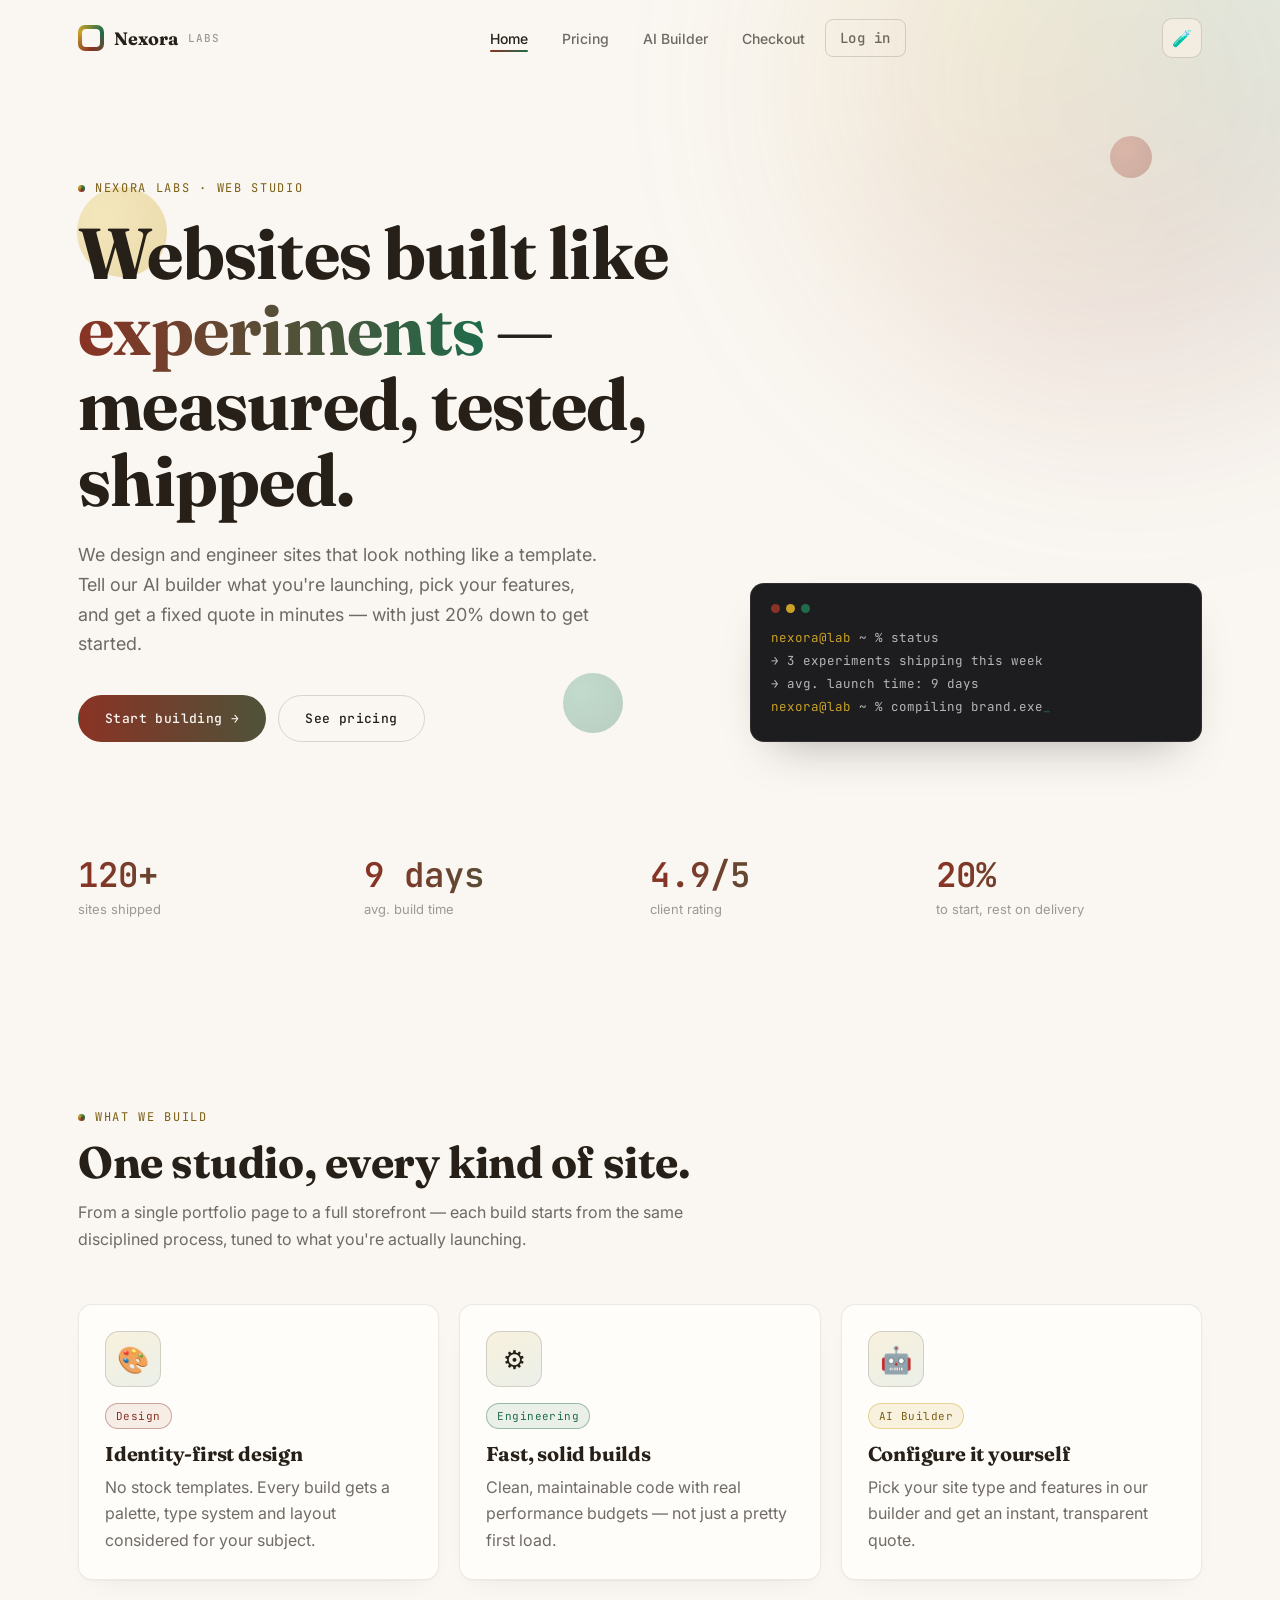
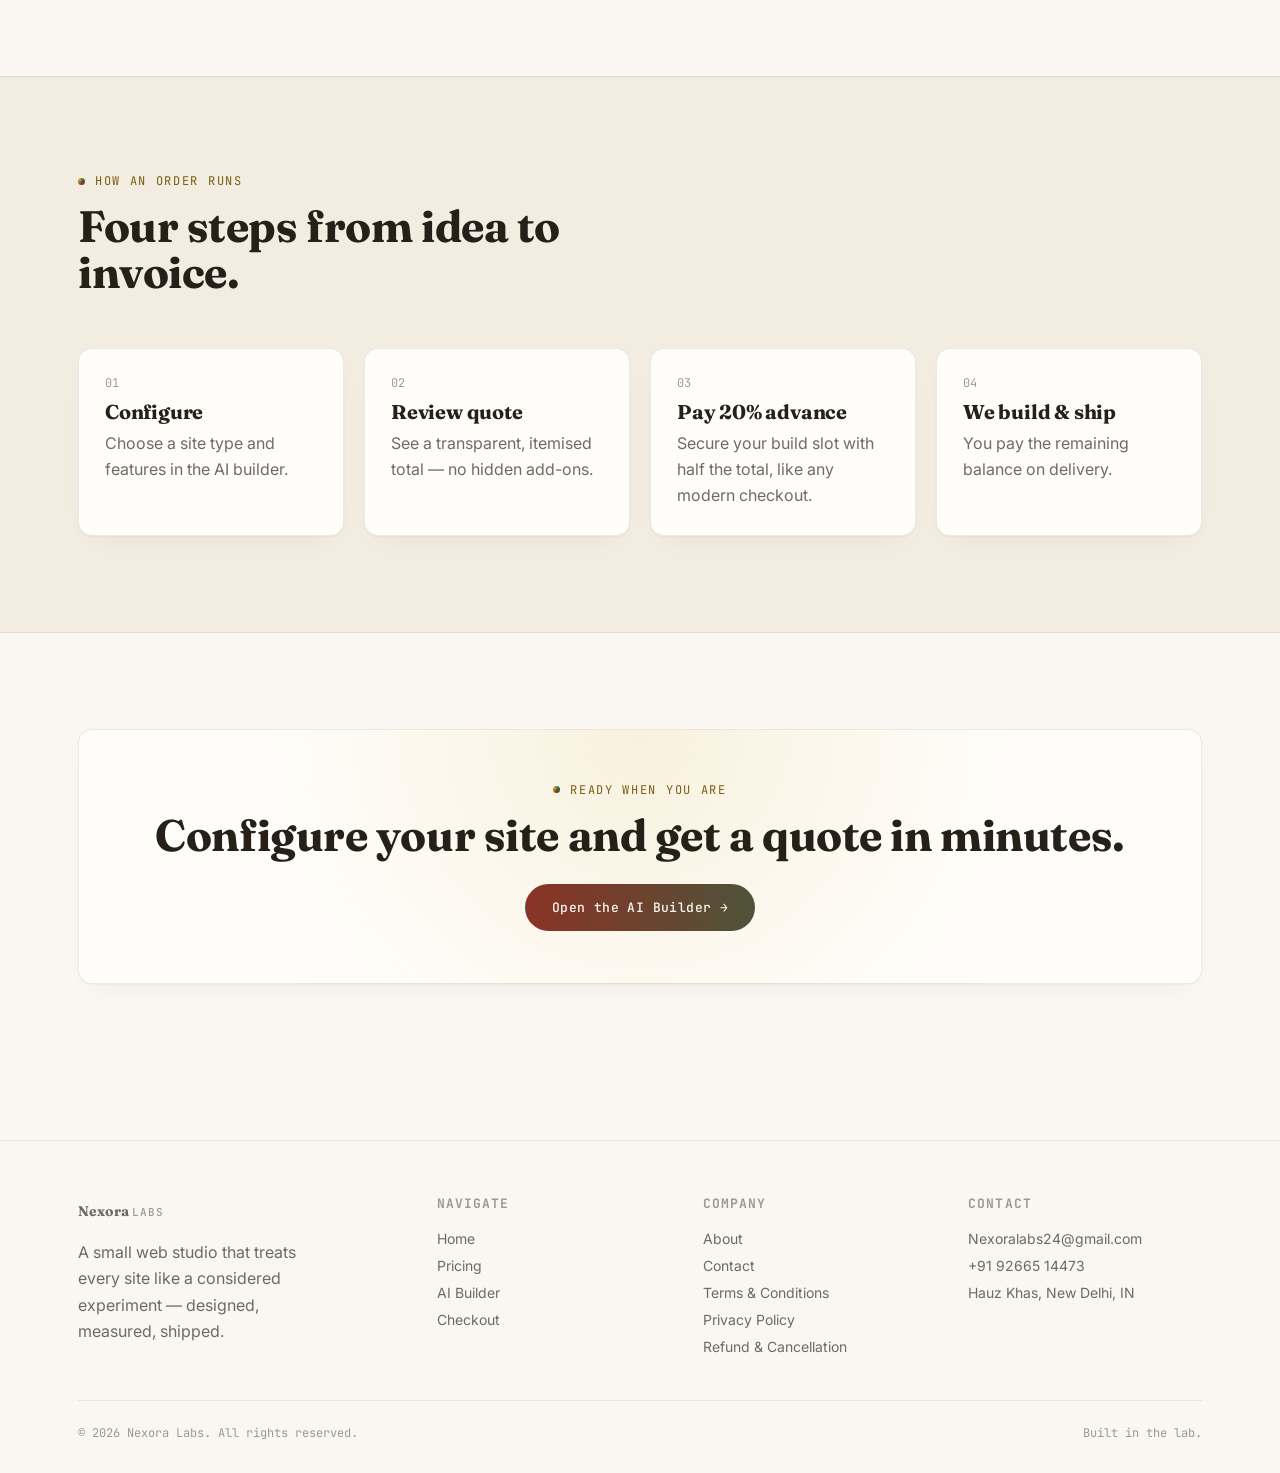
==== commit 518ecd88: "Add hero illustrations" ====
--- a/index.html
+++ b/index.html
@@ -36,6 +36,9 @@
   <!-- HERO -->
   <header class="hero">
     <div class="orb" aria-hidden="true"></div>
+    <span class="float-shape" aria-hidden="true" style="width:90px;height:90px;top:22%;left:6%;background:radial-gradient(circle at 30% 30%,#e8c85a,#c9a227);opacity:.35;"></span>
+<span class="float-shape" aria-hidden="true" style="width:60px;height:60px;bottom:14%;left:44%;background:radial-gradient(circle at 30% 30%,#3f9a72,#1f6b4a);opacity:.3;animation-delay:-3s;"></span>
+<span class="float-shape" aria-hidden="true" style="width:42px;height:42px;top:16%;right:10%;background:radial-gradient(circle at 30% 30%,#b8523f,#8a3324);opacity:.3;animation-delay:-6s;"></span>
     <div class="container hero-grid">
       <div>
         <div class="eyebrow">NEXORA LABS · WEB STUDIO</div>
--- a/css/style.css
+++ b/css/style.css
@@ -49,7 +49,7 @@
   overflow-x:hidden;
 }
 @media (prefers-reduced-motion: reduce){
-  *{ animation-duration:0.000001ms !important; animation-iteration-count:1 !important; transition-duration:0.01ms !important; scroll-behavior:auto !important; }
+  *{ animation-duration:0.01ms !important; animation-iteration-count:1 !important; transition-duration:0.01ms !important; scroll-behavior:auto !important; }
 }
 
 a{ color:inherit; text-decoration:none; }
@@ -206,9 +206,10 @@
   position:relative; display:flex; align-items:center; justify-content:center;
   width:40px; height:40px; border-radius:10px;
   border:1px solid var(--line-strong); background:var(--black-soft);
-  cursor:pointer; transition:border-color .3s var(--ease), transform .3s var(--ease);
-}
-.cart-btn:hover{ border-color:var(--pink); transform:translateY(-2px); }
+  color:var(--white); cursor:pointer; transition:border-color .3s var(--ease), transform .3s var(--ease), color .3s var(--ease);
+}
+.cart-btn:hover{ border-color:var(--pink); color:var(--pink-text); transform:translateY(-2px); }
+.cart-btn svg{ width:19px; height:19px; }
 .cart-count{
   position:absolute; top:-6px; right:-6px;
   min-width:18px; height:18px; padding:0 4px;
@@ -411,3 +412,12 @@
   .footer-grid{ grid-template-columns:1fr; }
   .hero{ padding:150px 0 80px; }
 }
+
+/* ===== hero illustrations & floating objects ===== */
+.hero-art{ position:absolute; right:max(28px, calc((100vw - 1180px)/2 + 28px)); top:56%; transform:translateY(-46%); width:min(380px, 32vw); height:auto; pointer-events:none; animation:art-float 7s ease-in-out infinite; z-index:0; }
+@keyframes art-float{ 0%,100%{ transform:translateY(-46%); } 50%{ transform:translateY(-52%); } }
+.hero:has(.hero-art) .container > *{ max-width:620px; position:relative; z-index:1; }
+.float-shape{ position:absolute; border-radius:50%; pointer-events:none; animation:art-bob 9s ease-in-out infinite; }
+@keyframes art-bob{ 0%,100%{ transform:translateY(0);} 50%{ transform:translateY(-18px);} }
+.photo-band{ width:100%; height:clamp(200px,32vw,380px); object-fit:cover; border-radius:var(--radius); }
+@media (max-width:1000px){ .hero-art{ display:none; } .hero:has(.hero-art) .container > *{ max-width:none; } }
